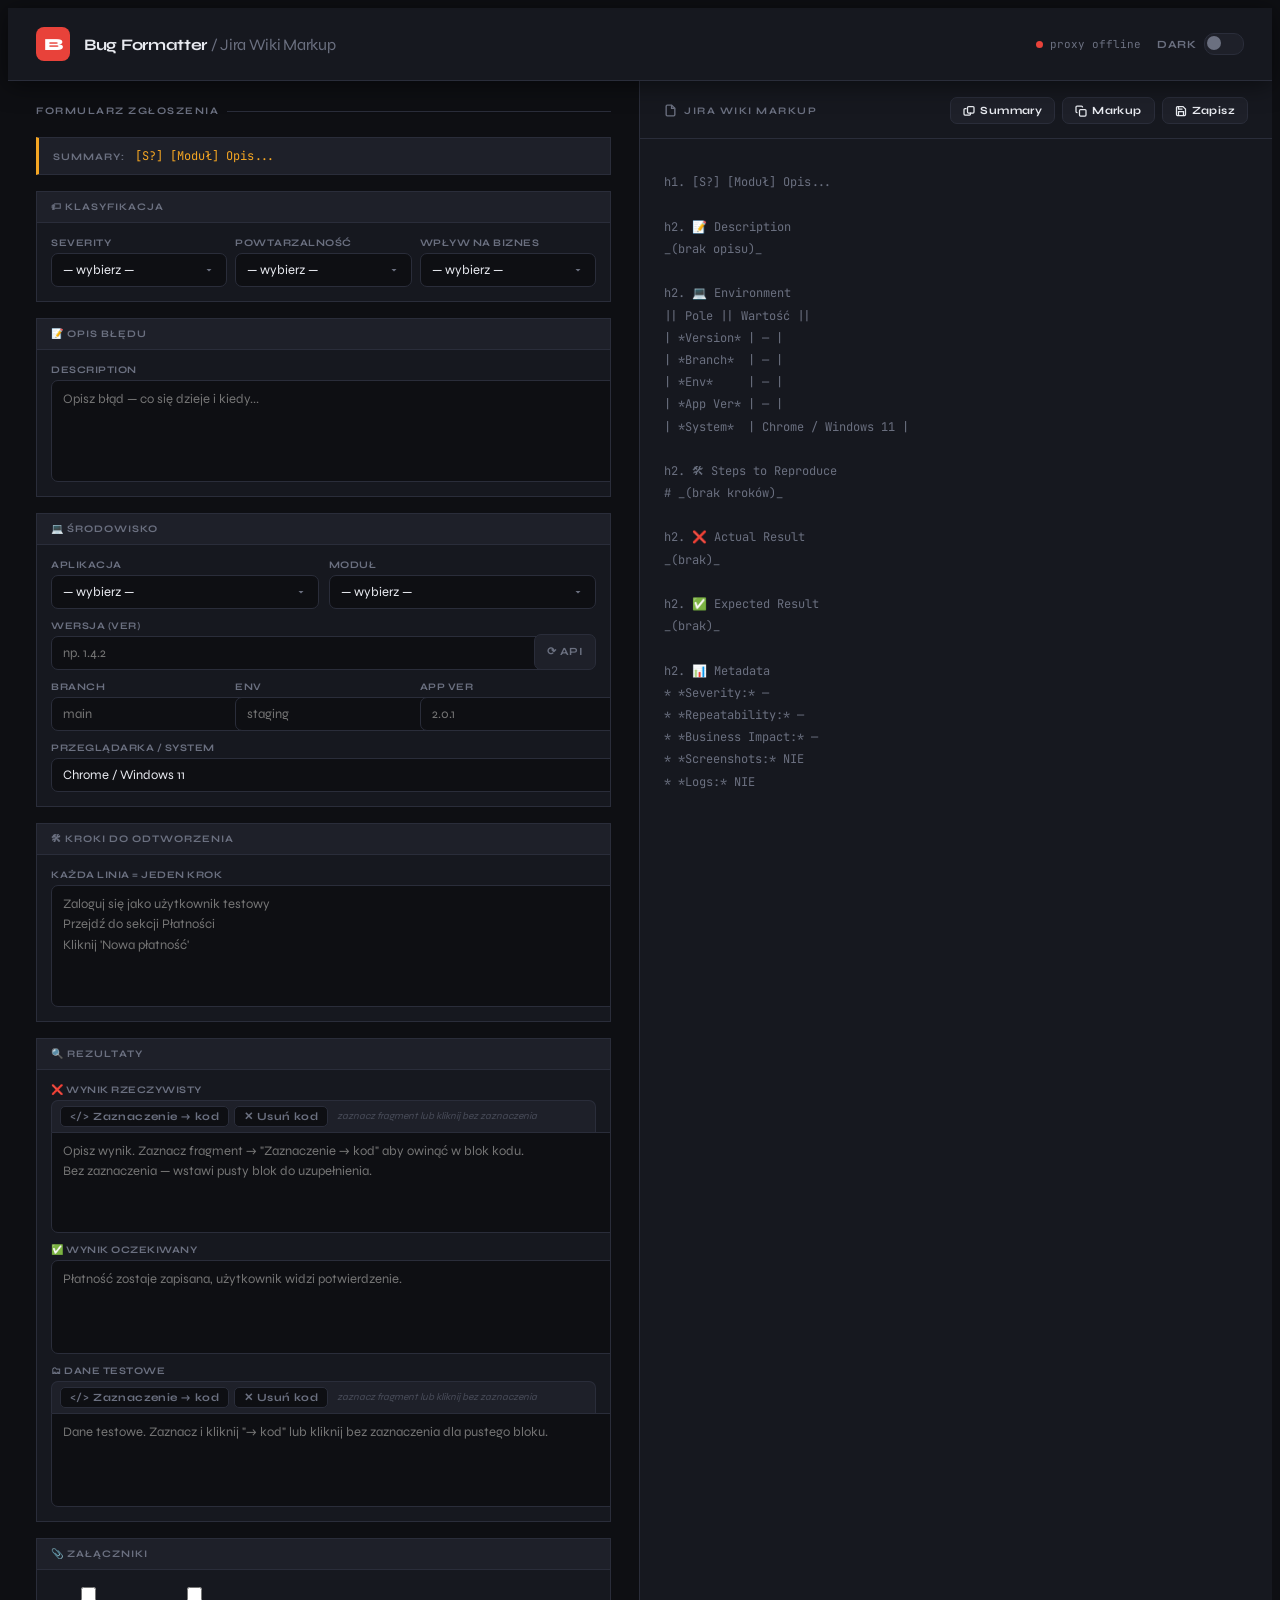
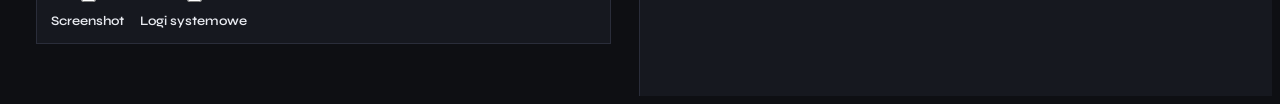
==== index.html @ 1caf302b "v2" ====
<!DOCTYPE html>
<html lang="pl" data-theme="dark">
<head>
<meta charset="UTF-8" />
<meta name="viewport" content="width=device-width, initial-scale=1.0" />
<title>Jira Bug Formatter</title>
<link rel="preconnect" href="https://fonts.googleapis.com" />
<link href="https://fonts.googleapis.com/css2?family=JetBrains+Mono:wght@400;600&family=Syne:wght@400;600;700;800&display=swap" rel="stylesheet" />
<style>
  /* ── TOKENS: dark ── */
  :root, [data-theme="dark"] {
    --bg:       #0e0f13;
    --surface:  #16181f;
    --surface2: #1e2029;
    --border:   #2a2d3a;
    --accent:   #e8423a;
    --accent2:  #f5a623;
    --text:     #e8eaf0;
    --muted:    #6b7080;
    --green:    #3ecf7a;
    --shadow:   0 4px 24px rgba(0,0,0,.5);
    --select-arrow: url("data:image/svg+xml,%3Csvg xmlns='http://www.w3.org/2000/svg' width='12' height='12' viewBox='0 0 24 24'%3E%3Cpath fill='%236b7080' d='M7 10l5 5 5-5z'/%3E%3C/svg%3E");
  }
  /* ── TOKENS: light ── */
  [data-theme="light"] {
    --bg:       #f4f5f7;
    --surface:  #ffffff;
    --surface2: #eef0f4;
    --border:   #d4d8e2;
    --accent:   #d63b33;
    --accent2:  #d4870e;
    --text:     #1a1c24;
    --muted:    #7a8099;
    --green:    #259955;
    --shadow:   0 4px 20px rgba(0,0,0,.1);
    --select-arrow: url("data:image/svg+xml,%3Csvg xmlns='http://www.w3.org/2000/svg' width='12' height='12' viewBox='0 0 24 24'%3E%3Cpath fill='%237a8099' d='M7 10l5 5 5-5z'/%3E%3C/svg%3E");
  }

  --mono: 'JetBrains Mono', monospace;
  --sans: 'Syne', sans-serif;
  --radius: 10px;

  *, *::before, *::after { box-sizing: border-box; margin: 0; padding: 0; }

  body {
    font-family: 'Syne', sans-serif;
    background: var(--bg);
    color: var(--text);
    min-height: 100vh;
    display: flex;
    flex-direction: column;
    transition: background .2s, color .2s;
  }

  /* ── HEADER ── */
  header {
    display: flex; align-items: center; gap: 14px;
    padding: 16px 28px;
    border-bottom: 1px solid var(--border);
    background: var(--surface);
    position: sticky; top: 0; z-index: 100;
    box-shadow: var(--shadow);
  }
  .logo-mark {
    width: 34px; height: 34px;
    background: var(--accent);
    border-radius: 8px;
    display: grid; place-items: center;
    font-weight: 800; font-size: 17px; color: #fff;
    flex-shrink: 0;
  }
  header h1 { font-size: 16px; font-weight: 700; letter-spacing: -.3px; }
  header h1 span { color: var(--muted); font-weight: 400; }

  .header-right { margin-left: auto; display: flex; align-items: center; gap: 16px; }

  /* theme toggle */
  .theme-toggle {
    display: flex; align-items: center; gap: 8px;
    cursor: pointer; user-select: none;
  }
  .theme-toggle-track {
    width: 38px; height: 20px;
    background: var(--surface2);
    border: 1px solid var(--border);
    border-radius: 10px;
    position: relative;
    transition: background .2s, border-color .2s;
  }
  .theme-toggle-thumb {
    position: absolute;
    top: 2px; left: 2px;
    width: 14px; height: 14px;
    border-radius: 50%;
    background: var(--muted);
    transition: transform .2s, background .2s;
  }
  [data-theme="light"] .theme-toggle-track { background: var(--accent2); border-color: var(--accent2); }
  [data-theme="light"] .theme-toggle-thumb { background: #fff; transform: translateX(18px); }
  .theme-toggle-label { font-size: 11px; font-weight: 700; letter-spacing: .5px; color: var(--muted); text-transform: uppercase; }

  /* proxy status */
  .header-status { display: flex; align-items: center; gap: 7px; font-family: 'JetBrains Mono', monospace; font-size: 11px; color: var(--muted); }
  .status-dot { width: 7px; height: 7px; border-radius: 50%; background: var(--muted); transition: background .3s; }
  .status-dot.online { background: var(--green); box-shadow: 0 0 6px var(--green); }
  .status-dot.error  { background: var(--accent); }

  /* ── LAYOUT ── */
  main {
    flex: 1;
    display: grid;
    grid-template-columns: 1fr 1fr;
    height: calc(100vh - 57px);
  }
  .panel { overflow-y: auto; padding: 24px 28px; border-right: 1px solid var(--border); }
  .panel:last-child { border-right: none; }
  .panel-title {
    font-size: 10px; font-weight: 700; letter-spacing: 1.5px; text-transform: uppercase;
    color: var(--muted); margin-bottom: 20px;
    display: flex; align-items: center; gap: 8px;
  }
  .panel-title::after { content: ''; flex: 1; height: 1px; background: var(--border); }

  /* ── SECTION ── */
  .section { margin-bottom: 16px; background: var(--surface); border: 1px solid var(--border); border-radius: var(--radius); overflow: hidden; }
  .section-header {
    padding: 9px 14px;
    background: var(--surface2); border-bottom: 1px solid var(--border);
    font-size: 10px; font-weight: 700; letter-spacing: 1px; text-transform: uppercase; color: var(--muted);
    display: flex; align-items: center; gap: 7px;
  }
  .section-body { padding: 14px; display: flex; flex-direction: column; gap: 11px; }

  /* ── SUMMARY BAR ── */
  .summary-bar {
    background: var(--surface2); border: 1px solid var(--border);
    border-left: 3px solid var(--accent2);
    border-radius: var(--radius); padding: 10px 14px;
    margin-bottom: 16px; display: flex; align-items: baseline; gap: 10px;
  }
  .summary-label { font-size: 10px; font-weight: 700; letter-spacing: 1px; text-transform: uppercase; color: var(--muted); white-space: nowrap; }
  .summary-value { font-family: 'JetBrains Mono', monospace; font-size: 12px; color: var(--accent2); word-break: break-all; }

  /* ── FORM ELEMENTS ── */
  label { display: flex; flex-direction: column; gap: 4px; font-size: 10px; font-weight: 700; letter-spacing: .5px; text-transform: uppercase; color: var(--muted); }
  input[type=text], select, textarea {
    background: var(--bg); border: 1px solid var(--border); border-radius: 7px;
    color: var(--text); font-family: 'Syne', sans-serif; font-size: 13px;
    padding: 8px 11px; width: 100%;
    transition: border-color .15s, box-shadow .15s; outline: none; resize: vertical;
  }
  input[type=text]:focus, select:focus, textarea:focus {
    border-color: var(--accent); box-shadow: 0 0 0 3px rgba(232,66,58,.12);
  }
  textarea { min-height: 76px; line-height: 1.6; font-size: 13px; }
  select { cursor: pointer; appearance: none; background-image: var(--select-arrow); background-repeat: no-repeat; background-position: right 11px center; padding-right: 30px; }
  select option { background: var(--surface2); }

  .row2 { display: grid; grid-template-columns: 1fr 1fr; gap: 10px; }
  .row3 { display: grid; grid-template-columns: 1fr 1fr 1fr; gap: 8px; }
  .api-row { display: flex; gap: 8px; align-items: flex-end; }
  .api-row label { flex: 1; }

  /* ── BUTTONS ── */
  button { font-family: 'Syne', sans-serif; font-weight: 700; font-size: 11px; letter-spacing: .4px; border: none; border-radius: 7px; cursor: pointer; padding: 8px 14px; transition: all .15s; white-space: nowrap; }
  .btn-api { background: var(--surface2); border: 1px solid var(--border); color: var(--muted); font-size: 11px; padding: 8px 12px; height: 36px; flex-shrink: 0; }
  .btn-api:hover { border-color: var(--green); color: var(--green); }
  .btn-api.loading { animation: pulse 1s infinite; }
  @keyframes pulse { 0%,100%{opacity:1}50%{opacity:.4} }

  /* ── CHECKBOXES ── */
  .checkbox-group { display: flex; gap: 16px; }
  .checkbox-item { display: flex; align-items: center; gap: 8px; cursor: pointer; font-size: 13px; font-weight: 600; color: var(--text); text-transform: none; letter-spacing: 0; }
  .checkbox-item input[type=checkbox] { width: 15px; height: 15px; accent-color: var(--accent); cursor: pointer; }

  /* ── API FEEDBACK ── */
  .api-feedback { font-family: 'JetBrains Mono', monospace; font-size: 11px; padding: 7px 11px; border-radius: 6px; display: none; }
  .api-feedback.success { display: block; background: rgba(62,207,122,.08); color: var(--green); border: 1px solid rgba(62,207,122,.25); }
  .api-feedback.error   { display: block; background: rgba(232,66,58,.08); color: var(--accent); border: 1px solid rgba(232,66,58,.25); }

  /* ── RICH FIELD (toolbar + textarea) ── */
  .rich-field-wrap { display: flex; flex-direction: column; gap: 0; }
  .rich-field-label { font-size: 10px; font-weight: 700; letter-spacing: .5px; text-transform: uppercase; color: var(--muted); margin-bottom: 4px; }
  .rich-toolbar {
    display: flex; align-items: center; gap: 5px;
    background: var(--surface2); border: 1px solid var(--border); border-bottom: none;
    border-radius: 7px 7px 0 0; padding: 5px 8px;
  }
  .rich-toolbar + textarea { border-radius: 0 0 7px 7px !important; }
  .tb-btn {
    display: flex; align-items: center; gap: 4px;
    background: var(--bg); border: 1px solid var(--border); border-radius: 5px;
    color: var(--muted); font-family: 'Syne', sans-serif; font-size: 11px; font-weight: 700;
    padding: 3px 9px; cursor: pointer; transition: all .15s; white-space: nowrap;
  }
  .tb-btn:hover { border-color: var(--accent2); color: var(--accent2); background: rgba(245,166,35,.07); }
  .tb-btn-remove:hover { border-color: var(--accent); color: var(--accent); background: rgba(232,66,58,.07); }
  .tb-icon { font-family: 'JetBrains Mono', monospace; font-size: 10px; }
  .tb-hint { font-size: 10px; color: var(--muted); opacity: .55; font-style: italic; margin-left: 4px; transition: opacity .2s, color .2s; }
  .tb-hint.has-selection { opacity: 1; color: var(--accent2); font-style: normal; }

  /* ── PREVIEW PANEL ── */
  #preview-panel { background: var(--surface); display: flex; flex-direction: column; }
  .preview-header {
    padding: 16px 24px 14px;
    border-bottom: 1px solid var(--border);
    display: flex; align-items: center; justify-content: space-between;
    position: sticky; top: 0; background: var(--surface); z-index: 10;
  }
  .preview-title { font-size: 10px; font-weight: 700; letter-spacing: 1.5px; text-transform: uppercase; color: var(--muted); display: flex; align-items: center; gap: 7px; }

  .action-btns { display: flex; gap: 7px; align-items: center; }
  .copy-btn {
    background: var(--surface2); color: var(--text);
    font-size: 11px; font-weight: 700; padding: 6px 12px;
    border-radius: 7px; border: 1px solid var(--border);
    display: flex; align-items: center; gap: 5px; transition: all .15s;
  }
  .copy-btn svg { width: 12px; height: 12px; }
  .copy-btn:hover { border-color: var(--accent); color: var(--accent); background: rgba(232,66,58,.07); transform: translateY(-1px); }
  .copy-summary-btn:hover { border-color: var(--accent2); color: var(--accent2); background: rgba(245,166,35,.07); }
  .save-btn:hover { border-color: var(--green); color: var(--green); background: rgba(62,207,122,.07); }
  .copy-btn.copied { background: var(--green); color: #0e0f13; border-color: var(--green); }
  .save-btn.saving { opacity: .5; pointer-events: none; }

  #save-info {
    padding: 8px 20px; background: rgba(62,207,122,.07);
    border-bottom: 1px solid rgba(62,207,122,.2);
    font-family: 'JetBrains Mono', monospace; font-size: 11px; color: var(--green);
    display: flex; align-items: center; gap: 8px;
  }
  #save-info .save-path { color: var(--muted); word-break: break-all; }
  #save-info .save-close { margin-left: auto; cursor: pointer; color: var(--muted); font-size: 13px; background: none; border: none; padding: 0; }
  #save-info .save-close:hover { color: var(--text); }

  #preview-output {
    flex: 1; overflow-y: auto; padding: 20px 24px;
    font-family: 'JetBrains Mono', monospace; font-size: 12px; line-height: 1.85;
    color: var(--muted); white-space: pre-wrap; word-break: break-word;
  }

  /* ── TOAST ── */
  .toast {
    position: fixed; bottom: 24px; right: 24px;
    background: var(--surface2); border: 1px solid var(--border);
    border-radius: 10px; padding: 10px 18px;
    font-size: 13px; font-weight: 600;
    display: flex; align-items: center; gap: 9px;
    box-shadow: var(--shadow);
    transform: translateY(70px); opacity: 0;
    transition: all .25s cubic-bezier(.175,.885,.32,1.275);
    z-index: 999; pointer-events: none;
  }
  .toast.show { transform: translateY(0); opacity: 1; }
  .toast.success { border-color: var(--green); }
  .toast.error   { border-color: var(--accent); }

  ::-webkit-scrollbar { width: 5px; }
  ::-webkit-scrollbar-track { background: transparent; }
  ::-webkit-scrollbar-thumb { background: var(--border); border-radius: 3px; }
</style>
</head>
<body>

<header>
  <div class="logo-mark">B</div>
  <h1>Bug Formatter <span>/ Jira Wiki Markup</span></h1>
  <div class="header-right">
    <div class="header-status">
      <div class="status-dot" id="proxy-dot"></div>
      <span id="proxy-label">proxy offline</span>
    </div>
    <div class="theme-toggle" onclick="toggleTheme()" title="Przełącz tryb jasny/ciemny">
      <span class="theme-toggle-label" id="theme-label">Dark</span>
      <div class="theme-toggle-track"><div class="theme-toggle-thumb"></div></div>
    </div>
  </div>
</header>

<main>
  <div class="panel" id="form-panel">
    <div class="panel-title">Formularz zgłoszenia</div>

    <div class="summary-bar">
      <span class="summary-label">Summary:</span>
      <span class="summary-value" id="summary-preview">[S?] [Moduł] Opis...</span>
    </div>

    <div class="section">
      <div class="section-header">🏷 Klasyfikacja</div>
      <div class="section-body">
        <div class="row3">
          <label>Severity<select id="severity" onchange="update()"><option value="">— wybierz —</option></select></label>
          <label>Powtarzalność<select id="repeatability" onchange="update()"><option value="">— wybierz —</option></select></label>
          <label>Wpływ na biznes<select id="impact" onchange="update()"><option value="">— wybierz —</option></select></label>
        </div>
      </div>
    </div>

    <div class="section">
      <div class="section-header">📝 Opis błędu</div>
      <div class="section-body">
        <label>Description<textarea id="description" rows="4" placeholder="Opisz błąd — co się dzieje i kiedy..." oninput="update()"></textarea></label>
      </div>
    </div>

    <div class="section">
      <div class="section-header">💻 Środowisko</div>
      <div class="section-body">
        <div class="row2">
          <label>Aplikacja<select id="app-select" onchange="onAppChange()"><option value="">— wybierz —</option></select></label>
          <label>Moduł<select id="module-select" onchange="update()"><option value="">— wybierz —</option></select></label>
        </div>
        <div class="api-row">
          <label>Wersja (ver)<input type="text" id="ver" placeholder="np. 1.4.2" oninput="update()" /></label>
          <button class="btn-api" id="fetch-btn" onclick="fetchVersion()">⟳ API</button>
        </div>
        <div class="row3">
          <label>Branch<input type="text" id="branch" placeholder="main" oninput="update()" /></label>
          <label>Env<input type="text" id="env" placeholder="staging" oninput="update()" /></label>
          <label>App Ver<input type="text" id="appVer" placeholder="2.0.1" oninput="update()" /></label>
        </div>
        <label>Przeglądarka / System<input type="text" id="browser-os" oninput="update()" /></label>
        <div id="api-feedback" class="api-feedback"></div>
      </div>
    </div>

    <div class="section">
      <div class="section-header">🛠 Kroki do odtworzenia</div>
      <div class="section-body">
        <label>Każda linia = jeden krok
          <textarea id="steps" rows="5" placeholder="Zaloguj się jako użytkownik testowy&#10;Przejdź do sekcji Płatności&#10;Kliknij 'Nowa płatność'" oninput="update()"></textarea>
        </label>
      </div>
    </div>

    <div class="section">
      <div class="section-header">🔍 Rezultaty</div>
      <div class="section-body">
        <div class="rich-field-wrap">
          <div class="rich-field-label">❌ Wynik rzeczywisty</div>
          <div class="rich-toolbar">
            <button class="tb-btn" onclick="wrapCode('actual','json')"><span class="tb-icon">&lt;/&gt;</span> Zaznaczenie → kod</button>
            <button class="tb-btn tb-btn-remove" onclick="unwrapCode('actual')">✕ Usuń kod</button>
            <span class="tb-hint" id="hint-actual">zaznacz fragment lub kliknij bez zaznaczenia</span>
          </div>
          <textarea id="actual" rows="4" placeholder='Opisz wynik. Zaznacz fragment → "Zaznaczenie → kod" aby owinąć w blok kodu.&#10;Bez zaznaczenia — wstawi pusty blok do uzupełnienia.' oninput="update()"></textarea>
        </div>
        <label>✅ Wynik oczekiwany<textarea id="expected" rows="3" placeholder="Płatność zostaje zapisana, użytkownik widzi potwierdzenie." oninput="update()"></textarea></label>
        <div class="rich-field-wrap">
          <div class="rich-field-label">🗂 Dane testowe</div>
          <div class="rich-toolbar">
            <button class="tb-btn" onclick="wrapCode('testdata','json')"><span class="tb-icon">&lt;/&gt;</span> Zaznaczenie → kod</button>
            <button class="tb-btn tb-btn-remove" onclick="unwrapCode('testdata')">✕ Usuń kod</button>
            <span class="tb-hint" id="hint-testdata">zaznacz fragment lub kliknij bez zaznaczenia</span>
          </div>
          <textarea id="testdata" rows="3" placeholder='Dane testowe. Zaznacz i kliknij "→ kod" lub kliknij bez zaznaczenia dla pustego bloku.' oninput="update()"></textarea>
        </div>
      </div>
    </div>

    <div class="section">
      <div class="section-header">📎 Załączniki</div>
      <div class="section-body">
        <div class="checkbox-group">
          <label class="checkbox-item"><input type="checkbox" id="has-screenshot" onchange="update()" /> Screenshot</label>
          <label class="checkbox-item"><input type="checkbox" id="has-logs" onchange="update()" /> Logi systemowe</label>
        </div>
      </div>
    </div>
    <div style="height:12px"></div>
  </div>

  <div id="preview-panel">
    <div class="preview-header">
      <div class="preview-title">
        <svg width="13" height="13" viewBox="0 0 24 24" fill="none" stroke="currentColor" stroke-width="2.5"><path d="M14 2H6a2 2 0 0 0-2 2v16a2 2 0 0 0 2 2h12a2 2 0 0 0 2-2V8z"/><polyline points="14 2 14 8 20 8"/></svg>
        Jira Wiki Markup
      </div>
      <div class="action-btns">
        <button class="copy-btn copy-summary-btn" id="copy-summary-btn" onclick="copySummary()">
          <svg viewBox="0 0 24 24" fill="none" stroke="currentColor" stroke-width="2.5"><path d="M7 7H4a2 2 0 0 0-2 2v9a2 2 0 0 0 2 2h9a2 2 0 0 0 2-2v-3"/><rect x="9" y="3" width="13" height="13" rx="2"/></svg>
          Summary
        </button>
        <button class="copy-btn" id="copy-btn" onclick="copyToClipboard()">
          <svg viewBox="0 0 24 24" fill="none" stroke="currentColor" stroke-width="2.5"><rect x="9" y="9" width="13" height="13" rx="2"/><path d="M5 15H4a2 2 0 0 1-2-2V4a2 2 0 0 1 2-2h9a2 2 0 0 1 2 2v1"/></svg>
          Markup
        </button>
        <button class="copy-btn save-btn" id="save-btn" onclick="saveToFile()">
          <svg viewBox="0 0 24 24" fill="none" stroke="currentColor" stroke-width="2.5"><path d="M19 21H5a2 2 0 0 1-2-2V5a2 2 0 0 1 2-2h11l5 5v11a2 2 0 0 1-2 2z"/><polyline points="17 21 17 13 7 13 7 21"/><polyline points="7 3 7 8 15 8"/></svg>
          Zapisz
        </button>
      </div>
    </div>
    <div id="save-info" style="display:none"></div>
    <pre id="preview-output">← Wypełnij formularz po lewej stronie</pre>
  </div>
</main>

<div class="toast" id="toast"></div>

<script>
// ═══════════════════════════════════════════════════════
//  KONFIGURACJA — edytuj tutaj
// ═══════════════════════════════════════════════════════
const PROXY_BASE = 'http://localhost:5000';
const CONFIG = {
  proxy: { host: 'localhost', port: 5000 },
  apps: [
    { id: 'app1', name: 'Portal Klienta',  modules: ['Logowanie','Dashboard','Płatności','Raporty','Ustawienia'], api_url: 'http://your-api/app1/version' },
    { id: 'app2', name: 'Panel Admina',    modules: ['Użytkownicy','Role i uprawnienia','Logi systemowe','Konfiguracja'], api_url: 'http://your-api/app2/version' },
    { id: 'app3', name: 'Aplikacja Mobilna', modules: ['Onboarding','Główny ekran','Powiadomienia','Profil'], api_url: 'http://your-api/app3/version' },
  ],
  defaults: {
    browser_os: 'Chrome / Windows 11',
    severity_options:     ['S1 - Blocker','S2 - Critical','S3 - Major','S4 - Minor','S5 - Trivial'],
    repeatability_options:['100%','Często','Sporadycznie','Raz'],
    impact_options:       ['Krytyczny','Wysoki','Średni','Niski'],
  }
};
// ═══════════════════════════════════════════════════════

// ── Theme ──────────────────────────────────────────────
function toggleTheme() {
  const html = document.documentElement;
  const next = html.getAttribute('data-theme') === 'dark' ? 'light' : 'dark';
  html.setAttribute('data-theme', next);
  document.getElementById('theme-label').textContent = next === 'dark' ? 'Dark' : 'Light';
  localStorage.setItem('jbf-theme', next);
}
(function applyStoredTheme() {
  const t = localStorage.getItem('jbf-theme');
  if (t) {
    document.documentElement.setAttribute('data-theme', t);
    document.addEventListener('DOMContentLoaded', () => {
      const lbl = document.getElementById('theme-label');
      if (lbl) lbl.textContent = t === 'dark' ? 'Dark' : 'Light';
    });
  }
})();

// ── Populate selects ───────────────────────────────────
function populateSelects() {
  const d = CONFIG.defaults;
  const fill = (id, arr) => arr.forEach(v => document.getElementById(id).appendChild(new Option(v, v)));
  fill('severity',     d.severity_options);
  fill('repeatability',d.repeatability_options);
  fill('impact',       d.impact_options);
  CONFIG.apps.forEach(a => document.getElementById('app-select').appendChild(new Option(a.name, a.id)));
  document.getElementById('browser-os').value = d.browser_os;
  update();
}

// ── App change → modules ───────────────────────────────
function onAppChange() {
  const appId = document.getElementById('app-select').value;
  const mod   = document.getElementById('module-select');
  mod.innerHTML = '<option value="">— wybierz —</option>';
  if (appId) {
    const app = CONFIG.apps.find(a => a.id === appId);
    if (app) app.modules.forEach(m => mod.appendChild(new Option(m, m)));
  }
  update();
}

// ── Proxy check ────────────────────────────────────────
async function checkProxy() {
  try {
    const r = await fetch(`${PROXY_BASE}/health`, { signal: AbortSignal.timeout(2000) });
    if (r.ok) {
      document.getElementById('proxy-dot').className = 'status-dot online';
      document.getElementById('proxy-label').textContent = `proxy :${CONFIG.proxy.port}`;
      return;
    }
  } catch {}
  document.getElementById('proxy-dot').className = 'status-dot error';
  document.getElementById('proxy-label').textContent = 'proxy offline';
}

// ── API fetch ──────────────────────────────────────────
async function fetchVersion() {
  const appId = document.getElementById('app-select').value;
  if (!appId) { showToast('Wybierz najpierw aplikację', 'error'); return; }
  const btn = document.getElementById('fetch-btn');
  const fb  = document.getElementById('api-feedback');
  btn.textContent = '⟳ ...'; btn.classList.add('loading'); fb.className = 'api-feedback';
  try {
    const r = await fetch(`${PROXY_BASE}/api/version/${appId}`, { signal: AbortSignal.timeout(6000) });
    const d = await r.json();
    if (!r.ok || d.error) throw new Error(d.error || `HTTP ${r.status}`);
    document.getElementById('ver').value    = d.ver    || '';
    document.getElementById('branch').value = d.branch || '';
    document.getElementById('env').value    = d.env    || '';
    document.getElementById('appVer').value = d.appVer || '';
    fb.textContent = `✓ Pobrano (${new Date().toLocaleTimeString('pl')})`;
    fb.className = 'api-feedback success';
    showToast('✓ Dane pobrane z API', 'success');
  } catch (e) {
    fb.textContent = `✗ ${e.message} — wypełnij ręcznie`;
    fb.className = 'api-feedback error';
    showToast('✗ ' + e.message, 'error');
  } finally {
    btn.textContent = '⟳ API'; btn.classList.remove('loading'); update();
  }
}

// ── Get values ─────────────────────────────────────────
function getValues() {
  return {
    severity:     document.getElementById('severity').value,
    repeatability:document.getElementById('repeatability').value,
    impact:       document.getElementById('impact').value,
    description:  document.getElementById('description').value.trim(),
    module:       document.getElementById('module-select').value,
    ver:          document.getElementById('ver').value.trim(),
    branch:       document.getElementById('branch').value.trim(),
    env:          document.getElementById('env').value.trim(),
    appVer:       document.getElementById('appVer').value.trim(),
    browserOs:    document.getElementById('browser-os').value.trim(),
    steps:        document.getElementById('steps').value,
    actual:       document.getElementById('actual').value.trim(),
    expected:     document.getElementById('expected').value.trim(),
    testdata:     document.getElementById('testdata').value.trim(),
    hasScreenshot:document.getElementById('has-screenshot').checked,
    hasLogs:      document.getElementById('has-logs').checked,
  };
}

// ── Update preview ─────────────────────────────────────
function update() {
  const v = getValues();
  const sevTag   = v.severity ? `[${v.severity.split(' ')[0]}]` : '[S?]';
  const modTag   = v.module   ? `[${v.module}]` : '[Moduł]';
  const descSnip = v.description ? v.description.slice(0,50) + (v.description.length>50?'…':'') : 'Opis...';
  document.getElementById('summary-preview').textContent = `${sevTag} ${modTag} ${descSnip}`;
  document.getElementById('preview-output').textContent  = buildMarkup(v);
}

// ── Build markup ───────────────────────────────────────
function buildMarkup(v) {
  const sevTag   = v.severity ? `[${v.severity.split(' ')[0]}]` : '[S?]';
  const modTag   = v.module || 'Moduł';
  const descSnip = v.description ? v.description.slice(0,50)+(v.description.length>50?'…':'') : 'Opis...';
  const L = [];
  L.push(`h1. ${sevTag} [${modTag}] ${descSnip}`, '');
  L.push('h2. 📝 Description', v.description || '_(brak opisu)_', '');
  L.push('h2. 💻 Environment', '|| Pole || Wartość ||',
    `| *Version* | ${v.ver||'—'} |`, `| *Branch*  | ${v.branch||'—'} |`,
    `| *Env*     | ${v.env||'—'} |`, `| *App Ver* | ${v.appVer||'—'} |`,
    `| *System*  | ${v.browserOs||'—'} |`, '');
  L.push('h2. 🛠 Steps to Reproduce');
  if (v.steps) v.steps.split('\n').filter(l=>l.trim()).forEach(l=>L.push(`# ${l.trim()}`));
  else L.push('# _(brak kroków)_');
  L.push('');
  L.push('h2. ❌ Actual Result', v.actual || '_(brak)_', '');
  L.push('h2. ✅ Expected Result', v.expected || '_(brak)_', '');
  if (v.testdata) L.push('h2. 🗂 Test Data', v.testdata, '');
  L.push('h2. 📊 Metadata',
    `* *Severity:* ${v.severity||'—'}`,
    `* *Repeatability:* ${v.repeatability||'—'}`,
    `* *Business Impact:* ${v.impact||'—'}`,
    `* *Screenshots:* ${v.hasScreenshot?'TAK ✓':'NIE'}`,
    `* *Logs:* ${v.hasLogs?'TAK ✓':'NIE'}`);
  return L.join('\n');
}

// ── Toolbar: wrapCode ──────────────────────────────────
function wrapCode(fieldId, lang = 'json') {
  const ta    = document.getElementById(fieldId);
  const hint  = document.getElementById(`hint-${fieldId}`);
  const start = ta.selectionStart;
  const end   = ta.selectionEnd;
  const open  = `{code:${lang}}\n`;
  const close = `\n{code}`;

  if (start === end) {
    // Brak zaznaczenia → wstaw pusty blok z kursorem w środku
    const before = ta.value.slice(0, start);
    const after  = ta.value.slice(start);
    ta.value = before + open + close + after;
    const cursorPos = start + open.length;
    ta.setSelectionRange(cursorPos, cursorPos);
    hint.textContent = '✓ Wstawiono pusty blok — wpisz kod w środku';
    hint.classList.add('has-selection');
    setTimeout(() => { hint.textContent = 'zaznacz fragment lub kliknij bez zaznaczenia'; hint.classList.remove('has-selection'); }, 2800);
  } else {
    // Jest zaznaczenie → owiń je
    const before   = ta.value.slice(0, start);
    const selected = ta.value.slice(start, end);
    const after    = ta.value.slice(end);
    ta.value = before + open + selected + close + after;
    const newPos = start + open.length + selected.length + close.length;
    ta.setSelectionRange(newPos, newPos);
  }
  ta.focus();
  update();
}

// ── Toolbar: unwrapCode ────────────────────────────────
function unwrapCode(fieldId) {
  const ta    = document.getElementById(fieldId);
  const hint  = document.getElementById(`hint-${fieldId}`);
  const start = ta.selectionStart;
  const end   = ta.selectionEnd;
  if (start === end) {
    const prev = ta.value;
    ta.value = ta.value.replace(/\{code(?::[a-z]+)?\}\n?/gi, '').replace(/\n?\{code\}/gi, '');
    if (ta.value === prev) {
      hint.textContent = '— brak bloków kodu'; hint.classList.add('has-selection');
      setTimeout(() => { hint.textContent = 'zaznacz fragment lub kliknij bez zaznaczenia'; hint.classList.remove('has-selection'); }, 2200);
      return;
    }
  } else {
    const before   = ta.value.slice(0, start);
    const selected = ta.value.slice(start, end);
    const after    = ta.value.slice(end);
    const cleaned  = selected.replace(/\{code(?::[a-z]+)?\}\n?/gi, '').replace(/\n?\{code\}/gi, '');
    ta.value = before + cleaned + after;
    ta.setSelectionRange(start, start + cleaned.length);
  }
  ta.focus(); update();
}

// ── Track selection ────────────────────────────────────
function trackSelection(id) {
  const ta   = document.getElementById(id);
  const hint = document.getElementById(`hint-${id}`);
  if (!hint) return;
  const has = ta.selectionStart !== ta.selectionEnd;
  hint.classList.toggle('has-selection', has);
  hint.textContent = has
    ? `✓ zaznaczono ${ta.selectionEnd - ta.selectionStart} znaków`
    : 'zaznacz fragment lub kliknij bez zaznaczenia';
}

// ── Copy ───────────────────────────────────────────────
async function copyToClipboard() { await _copy(document.getElementById('preview-output').textContent, 'copy-btn', '✓ Markup skopiowany'); }
async function copySummary()     { await _copy(document.getElementById('summary-preview').textContent, 'copy-summary-btn', '✓ Summary skopiowane'); }
async function _copy(text, btnId, msg) {
  const btn = document.getElementById(btnId);
  try {
    await navigator.clipboard.writeText(text);
    const orig = btn.innerHTML;
    btn.textContent = '✓'; btn.classList.add('copied');
    showToast(msg, 'success');
    setTimeout(() => { btn.innerHTML = orig; btn.classList.remove('copied'); }, 1800);
  } catch { showToast('✗ Błąd schowka', 'error'); }
}

// ── Save ───────────────────────────────────────────────
async function saveToFile() {
  if (!document.getElementById('proxy-dot').classList.contains('online')) {
    showToast('✗ Proxy offline — uruchom proxy.py', 'error'); return;
  }
  const btn  = document.getElementById('save-btn');
  const info = document.getElementById('save-info');
  btn.classList.add('saving'); btn.textContent = '…';
  try {
    const r = await fetch(`${PROXY_BASE}/save-report`, {
      method:'POST', headers:{'Content-Type':'application/json'},
      body: JSON.stringify({ summary: document.getElementById('summary-preview').textContent, markup: document.getElementById('preview-output').textContent }),
    });
    const d = await r.json();
    if (!r.ok || d.error) throw new Error(d.error || `HTTP ${r.status}`);
    info.style.display = 'flex';
    info.innerHTML = `<span>✓ Zapisano:</span><span class="save-path">${d.path}</span><button class="save-close" onclick="document.getElementById('save-info').style.display='none'">✕</button>`;
    showToast(`✓ ${d.filename}`, 'success');
  } catch(e) { showToast(`✗ ${e.message}`, 'error'); }
  finally {
    btn.innerHTML = `<svg viewBox="0 0 24 24" fill="none" stroke="currentColor" stroke-width="2.5"><path d="M19 21H5a2 2 0 0 1-2-2V5a2 2 0 0 1 2-2h11l5 5v11a2 2 0 0 1-2 2z"/><polyline points="17 21 17 13 7 13 7 21"/><polyline points="7 3 7 8 15 8"/></svg> Zapisz`;
    btn.classList.remove('saving');
  }
}

// ── Toast ──────────────────────────────────────────────
let _tt;
function showToast(msg, type='success') {
  const t = document.getElementById('toast');
  t.textContent = msg; t.className = `toast ${type} show`;
  clearTimeout(_tt); _tt = setTimeout(() => t.classList.remove('show'), 3000);
}

// ── Init ───────────────────────────────────────────────
function init() {
  populateSelects();
  checkProxy();
  ['actual','testdata'].forEach(id => {
    const ta = document.getElementById(id);
    ta.addEventListener('mouseup', () => trackSelection(id));
    ta.addEventListener('keyup',   () => trackSelection(id));
  });
}
init();
</script>
</body>
</html>
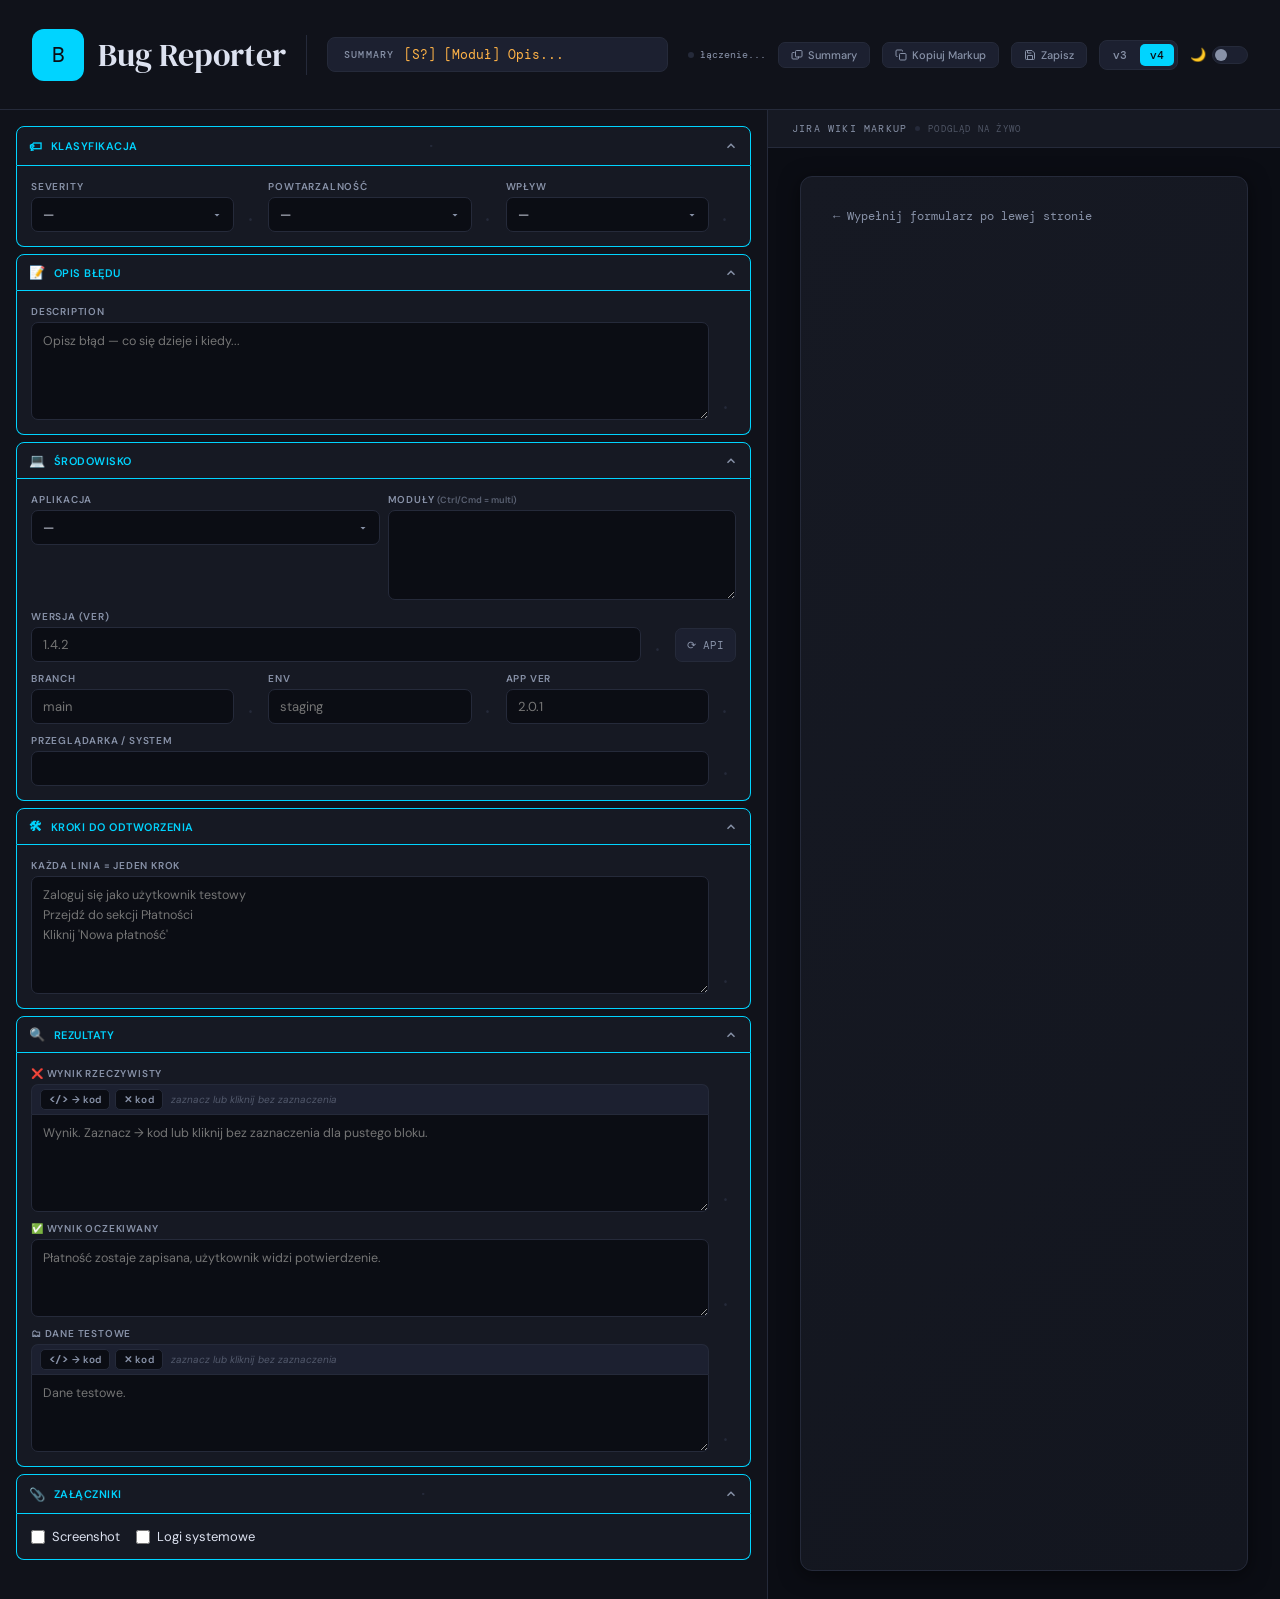
==== commit 26523937: "v5.0" ====
--- a/index.html
+++ b/index.html
@@ -1,696 +1,269 @@
 <!DOCTYPE html>
 <html lang="pl" data-theme="dark">
 <head>
-<meta charset="UTF-8" />
-<meta name="viewport" content="width=device-width, initial-scale=1.0" />
-<title>Jira Bug Formatter</title>
-<link rel="preconnect" href="https://fonts.googleapis.com" />
-<link href="https://fonts.googleapis.com/css2?family=JetBrains+Mono:wght@400;600&family=Syne:wght@400;600;700;800&display=swap" rel="stylesheet" />
-<style>
-  /* ── TOKENS: dark ── */
-  :root, [data-theme="dark"] {
-    --bg:       #0e0f13;
-    --surface:  #16181f;
-    --surface2: #1e2029;
-    --border:   #2a2d3a;
-    --accent:   #e8423a;
-    --accent2:  #f5a623;
-    --text:     #e8eaf0;
-    --muted:    #6b7080;
-    --green:    #3ecf7a;
-    --shadow:   0 4px 24px rgba(0,0,0,.5);
-    --select-arrow: url("data:image/svg+xml,%3Csvg xmlns='http://www.w3.org/2000/svg' width='12' height='12' viewBox='0 0 24 24'%3E%3Cpath fill='%236b7080' d='M7 10l5 5 5-5z'/%3E%3C/svg%3E");
-  }
-  /* ── TOKENS: light ── */
-  [data-theme="light"] {
-    --bg:       #f4f5f7;
-    --surface:  #ffffff;
-    --surface2: #eef0f4;
-    --border:   #d4d8e2;
-    --accent:   #d63b33;
-    --accent2:  #d4870e;
-    --text:     #1a1c24;
-    --muted:    #7a8099;
-    --green:    #259955;
-    --shadow:   0 4px 20px rgba(0,0,0,.1);
-    --select-arrow: url("data:image/svg+xml,%3Csvg xmlns='http://www.w3.org/2000/svg' width='12' height='12' viewBox='0 0 24 24'%3E%3Cpath fill='%237a8099' d='M7 10l5 5 5-5z'/%3E%3C/svg%3E");
-  }
-
-  --mono: 'JetBrains Mono', monospace;
-  --sans: 'Syne', sans-serif;
-  --radius: 10px;
-
-  *, *::before, *::after { box-sizing: border-box; margin: 0; padding: 0; }
-
-  body {
-    font-family: 'Syne', sans-serif;
-    background: var(--bg);
-    color: var(--text);
-    min-height: 100vh;
-    display: flex;
-    flex-direction: column;
-    transition: background .2s, color .2s;
-  }
-
-  /* ── HEADER ── */
-  header {
-    display: flex; align-items: center; gap: 14px;
-    padding: 16px 28px;
-    border-bottom: 1px solid var(--border);
-    background: var(--surface);
-    position: sticky; top: 0; z-index: 100;
-    box-shadow: var(--shadow);
-  }
-  .logo-mark {
-    width: 34px; height: 34px;
-    background: var(--accent);
-    border-radius: 8px;
-    display: grid; place-items: center;
-    font-weight: 800; font-size: 17px; color: #fff;
-    flex-shrink: 0;
-  }
-  header h1 { font-size: 16px; font-weight: 700; letter-spacing: -.3px; }
-  header h1 span { color: var(--muted); font-weight: 400; }
-
-  .header-right { margin-left: auto; display: flex; align-items: center; gap: 16px; }
-
-  /* theme toggle */
-  .theme-toggle {
-    display: flex; align-items: center; gap: 8px;
-    cursor: pointer; user-select: none;
-  }
-  .theme-toggle-track {
-    width: 38px; height: 20px;
-    background: var(--surface2);
-    border: 1px solid var(--border);
-    border-radius: 10px;
-    position: relative;
-    transition: background .2s, border-color .2s;
-  }
-  .theme-toggle-thumb {
-    position: absolute;
-    top: 2px; left: 2px;
-    width: 14px; height: 14px;
-    border-radius: 50%;
-    background: var(--muted);
-    transition: transform .2s, background .2s;
-  }
-  [data-theme="light"] .theme-toggle-track { background: var(--accent2); border-color: var(--accent2); }
-  [data-theme="light"] .theme-toggle-thumb { background: #fff; transform: translateX(18px); }
-  .theme-toggle-label { font-size: 11px; font-weight: 700; letter-spacing: .5px; color: var(--muted); text-transform: uppercase; }
-
-  /* proxy status */
-  .header-status { display: flex; align-items: center; gap: 7px; font-family: 'JetBrains Mono', monospace; font-size: 11px; color: var(--muted); }
-  .status-dot { width: 7px; height: 7px; border-radius: 50%; background: var(--muted); transition: background .3s; }
-  .status-dot.online { background: var(--green); box-shadow: 0 0 6px var(--green); }
-  .status-dot.error  { background: var(--accent); }
-
-  /* ── LAYOUT ── */
-  main {
-    flex: 1;
-    display: grid;
-    grid-template-columns: 1fr 1fr;
-    height: calc(100vh - 57px);
-  }
-  .panel { overflow-y: auto; padding: 24px 28px; border-right: 1px solid var(--border); }
-  .panel:last-child { border-right: none; }
-  .panel-title {
-    font-size: 10px; font-weight: 700; letter-spacing: 1.5px; text-transform: uppercase;
-    color: var(--muted); margin-bottom: 20px;
-    display: flex; align-items: center; gap: 8px;
-  }
-  .panel-title::after { content: ''; flex: 1; height: 1px; background: var(--border); }
-
-  /* ── SECTION ── */
-  .section { margin-bottom: 16px; background: var(--surface); border: 1px solid var(--border); border-radius: var(--radius); overflow: hidden; }
-  .section-header {
-    padding: 9px 14px;
-    background: var(--surface2); border-bottom: 1px solid var(--border);
-    font-size: 10px; font-weight: 700; letter-spacing: 1px; text-transform: uppercase; color: var(--muted);
-    display: flex; align-items: center; gap: 7px;
-  }
-  .section-body { padding: 14px; display: flex; flex-direction: column; gap: 11px; }
-
-  /* ── SUMMARY BAR ── */
-  .summary-bar {
-    background: var(--surface2); border: 1px solid var(--border);
-    border-left: 3px solid var(--accent2);
-    border-radius: var(--radius); padding: 10px 14px;
-    margin-bottom: 16px; display: flex; align-items: baseline; gap: 10px;
-  }
-  .summary-label { font-size: 10px; font-weight: 700; letter-spacing: 1px; text-transform: uppercase; color: var(--muted); white-space: nowrap; }
-  .summary-value { font-family: 'JetBrains Mono', monospace; font-size: 12px; color: var(--accent2); word-break: break-all; }
-
-  /* ── FORM ELEMENTS ── */
-  label { display: flex; flex-direction: column; gap: 4px; font-size: 10px; font-weight: 700; letter-spacing: .5px; text-transform: uppercase; color: var(--muted); }
-  input[type=text], select, textarea {
-    background: var(--bg); border: 1px solid var(--border); border-radius: 7px;
-    color: var(--text); font-family: 'Syne', sans-serif; font-size: 13px;
-    padding: 8px 11px; width: 100%;
-    transition: border-color .15s, box-shadow .15s; outline: none; resize: vertical;
-  }
-  input[type=text]:focus, select:focus, textarea:focus {
-    border-color: var(--accent); box-shadow: 0 0 0 3px rgba(232,66,58,.12);
-  }
-  textarea { min-height: 76px; line-height: 1.6; font-size: 13px; }
-  select { cursor: pointer; appearance: none; background-image: var(--select-arrow); background-repeat: no-repeat; background-position: right 11px center; padding-right: 30px; }
-  select option { background: var(--surface2); }
-
-  .row2 { display: grid; grid-template-columns: 1fr 1fr; gap: 10px; }
-  .row3 { display: grid; grid-template-columns: 1fr 1fr 1fr; gap: 8px; }
-  .api-row { display: flex; gap: 8px; align-items: flex-end; }
-  .api-row label { flex: 1; }
-
-  /* ── BUTTONS ── */
-  button { font-family: 'Syne', sans-serif; font-weight: 700; font-size: 11px; letter-spacing: .4px; border: none; border-radius: 7px; cursor: pointer; padding: 8px 14px; transition: all .15s; white-space: nowrap; }
-  .btn-api { background: var(--surface2); border: 1px solid var(--border); color: var(--muted); font-size: 11px; padding: 8px 12px; height: 36px; flex-shrink: 0; }
-  .btn-api:hover { border-color: var(--green); color: var(--green); }
-  .btn-api.loading { animation: pulse 1s infinite; }
-  @keyframes pulse { 0%,100%{opacity:1}50%{opacity:.4} }
-
-  /* ── CHECKBOXES ── */
-  .checkbox-group { display: flex; gap: 16px; }
-  .checkbox-item { display: flex; align-items: center; gap: 8px; cursor: pointer; font-size: 13px; font-weight: 600; color: var(--text); text-transform: none; letter-spacing: 0; }
-  .checkbox-item input[type=checkbox] { width: 15px; height: 15px; accent-color: var(--accent); cursor: pointer; }
-
-  /* ── API FEEDBACK ── */
-  .api-feedback { font-family: 'JetBrains Mono', monospace; font-size: 11px; padding: 7px 11px; border-radius: 6px; display: none; }
-  .api-feedback.success { display: block; background: rgba(62,207,122,.08); color: var(--green); border: 1px solid rgba(62,207,122,.25); }
-  .api-feedback.error   { display: block; background: rgba(232,66,58,.08); color: var(--accent); border: 1px solid rgba(232,66,58,.25); }
-
-  /* ── RICH FIELD (toolbar + textarea) ── */
-  .rich-field-wrap { display: flex; flex-direction: column; gap: 0; }
-  .rich-field-label { font-size: 10px; font-weight: 700; letter-spacing: .5px; text-transform: uppercase; color: var(--muted); margin-bottom: 4px; }
-  .rich-toolbar {
-    display: flex; align-items: center; gap: 5px;
-    background: var(--surface2); border: 1px solid var(--border); border-bottom: none;
-    border-radius: 7px 7px 0 0; padding: 5px 8px;
-  }
-  .rich-toolbar + textarea { border-radius: 0 0 7px 7px !important; }
-  .tb-btn {
-    display: flex; align-items: center; gap: 4px;
-    background: var(--bg); border: 1px solid var(--border); border-radius: 5px;
-    color: var(--muted); font-family: 'Syne', sans-serif; font-size: 11px; font-weight: 700;
-    padding: 3px 9px; cursor: pointer; transition: all .15s; white-space: nowrap;
-  }
-  .tb-btn:hover { border-color: var(--accent2); color: var(--accent2); background: rgba(245,166,35,.07); }
-  .tb-btn-remove:hover { border-color: var(--accent); color: var(--accent); background: rgba(232,66,58,.07); }
-  .tb-icon { font-family: 'JetBrains Mono', monospace; font-size: 10px; }
-  .tb-hint { font-size: 10px; color: var(--muted); opacity: .55; font-style: italic; margin-left: 4px; transition: opacity .2s, color .2s; }
-  .tb-hint.has-selection { opacity: 1; color: var(--accent2); font-style: normal; }
-
-  /* ── PREVIEW PANEL ── */
-  #preview-panel { background: var(--surface); display: flex; flex-direction: column; }
-  .preview-header {
-    padding: 16px 24px 14px;
-    border-bottom: 1px solid var(--border);
-    display: flex; align-items: center; justify-content: space-between;
-    position: sticky; top: 0; background: var(--surface); z-index: 10;
-  }
-  .preview-title { font-size: 10px; font-weight: 700; letter-spacing: 1.5px; text-transform: uppercase; color: var(--muted); display: flex; align-items: center; gap: 7px; }
-
-  .action-btns { display: flex; gap: 7px; align-items: center; }
-  .copy-btn {
-    background: var(--surface2); color: var(--text);
-    font-size: 11px; font-weight: 700; padding: 6px 12px;
-    border-radius: 7px; border: 1px solid var(--border);
-    display: flex; align-items: center; gap: 5px; transition: all .15s;
-  }
-  .copy-btn svg { width: 12px; height: 12px; }
-  .copy-btn:hover { border-color: var(--accent); color: var(--accent); background: rgba(232,66,58,.07); transform: translateY(-1px); }
-  .copy-summary-btn:hover { border-color: var(--accent2); color: var(--accent2); background: rgba(245,166,35,.07); }
-  .save-btn:hover { border-color: var(--green); color: var(--green); background: rgba(62,207,122,.07); }
-  .copy-btn.copied { background: var(--green); color: #0e0f13; border-color: var(--green); }
-  .save-btn.saving { opacity: .5; pointer-events: none; }
-
-  #save-info {
-    padding: 8px 20px; background: rgba(62,207,122,.07);
-    border-bottom: 1px solid rgba(62,207,122,.2);
-    font-family: 'JetBrains Mono', monospace; font-size: 11px; color: var(--green);
-    display: flex; align-items: center; gap: 8px;
-  }
-  #save-info .save-path { color: var(--muted); word-break: break-all; }
-  #save-info .save-close { margin-left: auto; cursor: pointer; color: var(--muted); font-size: 13px; background: none; border: none; padding: 0; }
-  #save-info .save-close:hover { color: var(--text); }
-
-  #preview-output {
-    flex: 1; overflow-y: auto; padding: 20px 24px;
-    font-family: 'JetBrains Mono', monospace; font-size: 12px; line-height: 1.85;
-    color: var(--muted); white-space: pre-wrap; word-break: break-word;
-  }
-
-  /* ── TOAST ── */
-  .toast {
-    position: fixed; bottom: 24px; right: 24px;
-    background: var(--surface2); border: 1px solid var(--border);
-    border-radius: 10px; padding: 10px 18px;
-    font-size: 13px; font-weight: 600;
-    display: flex; align-items: center; gap: 9px;
-    box-shadow: var(--shadow);
-    transform: translateY(70px); opacity: 0;
-    transition: all .25s cubic-bezier(.175,.885,.32,1.275);
-    z-index: 999; pointer-events: none;
-  }
-  .toast.show { transform: translateY(0); opacity: 1; }
-  .toast.success { border-color: var(--green); }
-  .toast.error   { border-color: var(--accent); }
-
-  ::-webkit-scrollbar { width: 5px; }
-  ::-webkit-scrollbar-track { background: transparent; }
-  ::-webkit-scrollbar-thumb { background: var(--border); border-radius: 3px; }
-</style>
+<meta charset="UTF-8"/>
+<meta name="viewport" content="width=device-width,initial-scale=1.0"/>
+<title>Bug Reporter — Jira</title>
+<!-- CSS ładowany dynamicznie przez app.js na podstawie config.json -->
+<link id="theme-css" rel="stylesheet" href="v4.css"/>
 </head>
 <body>
 
-<header>
-  <div class="logo-mark">B</div>
-  <h1>Bug Formatter <span>/ Jira Wiki Markup</span></h1>
-  <div class="header-right">
-    <div class="header-status">
-      <div class="status-dot" id="proxy-dot"></div>
-      <span id="proxy-label">proxy offline</span>
-    </div>
-    <div class="theme-toggle" onclick="toggleTheme()" title="Przełącz tryb jasny/ciemny">
-      <span class="theme-toggle-label" id="theme-label">Dark</span>
-      <div class="theme-toggle-track"><div class="theme-toggle-thumb"></div></div>
-    </div>
-  </div>
-</header>
-
-<main>
-  <div class="panel" id="form-panel">
-    <div class="panel-title">Formularz zgłoszenia</div>
-
-    <div class="summary-bar">
-      <span class="summary-label">Summary:</span>
-      <span class="summary-value" id="summary-preview">[S?] [Moduł] Opis...</span>
-    </div>
-
-    <div class="section">
-      <div class="section-header">🏷 Klasyfikacja</div>
-      <div class="section-body">
-        <div class="row3">
-          <label>Severity<select id="severity" onchange="update()"><option value="">— wybierz —</option></select></label>
-          <label>Powtarzalność<select id="repeatability" onchange="update()"><option value="">— wybierz —</option></select></label>
-          <label>Wpływ na biznes<select id="impact" onchange="update()"><option value="">— wybierz —</option></select></label>
-        </div>
-      </div>
-    </div>
-
-    <div class="section">
-      <div class="section-header">📝 Opis błędu</div>
-      <div class="section-body">
-        <label>Description<textarea id="description" rows="4" placeholder="Opisz błąd — co się dzieje i kiedy..." oninput="update()"></textarea></label>
-      </div>
-    </div>
-
-    <div class="section">
-      <div class="section-header">💻 Środowisko</div>
-      <div class="section-body">
-        <div class="row2">
-          <label>Aplikacja<select id="app-select" onchange="onAppChange()"><option value="">— wybierz —</option></select></label>
-          <label>Moduł<select id="module-select" onchange="update()"><option value="">— wybierz —</option></select></label>
+<!-- ══ TOPBAR ══ -->
+<div class="topbar">
+  <div class="topbar-brand">
+    <div class="brand-chip">B</div>
+    Bug Reporter
+  </div>
+  <div class="topbar-divider"></div>
+
+  <div class="summary-pill">
+    <span class="summary-pill-label">Summary</span>
+    <span class="summary-pill-value" id="summary-preview">[S?] [Moduł] Opis...</span>
+  </div>
+
+  <div class="topbar-right">
+    <!-- proxy status -->
+    <div class="proxy-badge">
+      <div class="dot" id="proxy-dot"></div>
+      <span id="proxy-label">łączenie...</span>
+    </div>
+
+    <!-- akcje -->
+    <button class="tb-action summary-act" id="copy-summary-btn" onclick="copySummary()">
+      <svg viewBox="0 0 24 24" fill="none" stroke="currentColor" stroke-width="2"><path d="M7 7H4a2 2 0 0 0-2 2v9a2 2 0 0 0 2 2h9a2 2 0 0 0 2-2v-3"/><rect x="9" y="3" width="13" height="13" rx="2"/></svg>
+      Summary
+    </button>
+    <button class="tb-action" id="copy-btn" onclick="copyToClipboard()">
+      <svg viewBox="0 0 24 24" fill="none" stroke="currentColor" stroke-width="2"><rect x="9" y="9" width="13" height="13" rx="2"/><path d="M5 15H4a2 2 0 0 1-2-2V4a2 2 0 0 1 2-2h9a2 2 0 0 1 2 2v1"/></svg>
+      Kopiuj Markup
+    </button>
+    <button class="tb-action save-act" id="save-btn" onclick="saveToFile()">
+      <svg viewBox="0 0 24 24" fill="none" stroke="currentColor" stroke-width="2"><path d="M19 21H5a2 2 0 0 1-2-2V5a2 2 0 0 1 2-2h11l5 5v11a2 2 0 0 1-2 2z"/><polyline points="17 21 17 13 7 13 7 21"/><polyline points="7 3 7 8 15 8"/></svg>
+      Zapisz
+    </button>
+
+    <!-- styl v3/v4 -->
+    <div class="style-switcher">
+      <button class="style-btn" data-style="v3" onclick="switchStyle('v3')" title="Styl industrialny">v3</button>
+      <button class="style-btn active" data-style="v4" onclick="switchStyle('v4')" title="Styl editorial">v4</button>
+    </div>
+
+    <!-- dark/light toggle -->
+    <div class="theme-sw" onclick="toggleTheme()">
+      <span class="theme-sw-icon" id="theme-icon">🌙</span>
+      <div class="theme-sw-track"><div class="theme-sw-thumb"></div></div>
+    </div>
+  </div>
+</div>
+
+<!-- ══ WORKSPACE ══ -->
+<div class="workspace">
+
+  <!-- ══ SIDEBAR ══ -->
+  <div class="sidebar">
+
+    <!-- Klasyfikacja -->
+    <div class="acc open" id="acc-class">
+      <div class="acc-head" onclick="toggleAcc('acc-class')">
+        <span class="acc-icon">🏷</span> Klasyfikacja
+        <button class="acc-force-btn" data-state="empty" data-field-id="severity" title="Dołącz sekcję mimo braku treści"
+          onclick="event.stopPropagation();toggleForce('severity',this);toggleForce('repeatability',this);toggleForce('impact',this)">·</button>
+        <svg class="acc-chevron" viewBox="0 0 24 24" fill="none" stroke="currentColor" stroke-width="2.5"><polyline points="6 9 12 15 18 9"/></svg>
+      </div>
+      <div class="acc-body">
+        <div class="g3">
+          <div class="field-row">
+            <div class="field"><div class="field-label">Severity</div><select id="severity" onchange="update()"><option value="">—</option></select></div>
+            <button class="force-btn" data-state="empty" data-field-id="severity" title="Dołącz mimo braku" onclick="toggleForce('severity',this)">·</button>
+          </div>
+          <div class="field-row">
+            <div class="field"><div class="field-label">Powtarzalność</div><select id="repeatability" onchange="update()"><option value="">—</option></select></div>
+            <button class="force-btn" data-state="empty" data-field-id="repeatability" title="Dołącz mimo braku" onclick="toggleForce('repeatability',this)">·</button>
+          </div>
+          <div class="field-row">
+            <div class="field"><div class="field-label">Wpływ</div><select id="impact" onchange="update()"><option value="">—</option></select></div>
+            <button class="force-btn" data-state="empty" data-field-id="impact" title="Dołącz mimo braku" onclick="toggleForce('impact',this)">·</button>
+          </div>
+        </div>
+      </div>
+    </div>
+
+    <!-- Opis -->
+    <div class="acc open" id="acc-desc">
+      <div class="acc-head" onclick="toggleAcc('acc-desc')">
+        <span class="acc-icon">📝</span> Opis błędu
+        <svg class="acc-chevron" viewBox="0 0 24 24" fill="none" stroke="currentColor" stroke-width="2.5"><polyline points="6 9 12 15 18 9"/></svg>
+      </div>
+      <div class="acc-body">
+        <div class="field-row">
+          <div class="field">
+            <div class="field-label">Description</div>
+            <textarea id="description" rows="4" placeholder="Opisz błąd — co się dzieje i kiedy..." oninput="update()"></textarea>
+          </div>
+          <button class="force-btn" data-state="empty" data-field-id="description" title="Dołącz mimo braku" onclick="toggleForce('description',this)">·</button>
+        </div>
+      </div>
+    </div>
+
+    <!-- Środowisko -->
+    <div class="acc open" id="acc-env">
+      <div class="acc-head" onclick="toggleAcc('acc-env')">
+        <span class="acc-icon">💻</span> Środowisko
+        <svg class="acc-chevron" viewBox="0 0 24 24" fill="none" stroke="currentColor" stroke-width="2.5"><polyline points="6 9 12 15 18 9"/></svg>
+      </div>
+      <div class="acc-body">
+        <div class="g2">
+          <div class="field"><div class="field-label">Aplikacja</div><select id="app-select" onchange="onAppChange()"><option value="">—</option></select></div>
+          <div class="field">
+            <div class="field-label">Moduły <span style="font-size:9px;opacity:.6;text-transform:none;letter-spacing:0">(Ctrl/Cmd = multi)</span></div>
+            <select id="module-select" multiple onchange="update()" style="min-height:72px"></select>
+          </div>
         </div>
         <div class="api-row">
-          <label>Wersja (ver)<input type="text" id="ver" placeholder="np. 1.4.2" oninput="update()" /></label>
+          <div class="field-row" style="flex:1">
+            <div class="field"><div class="field-label">Wersja (ver)</div><input type="text" id="ver" placeholder="1.4.2" oninput="update()"/></div>
+            <button class="force-btn" data-state="empty" data-field-id="ver" title="Dołącz mimo braku" onclick="toggleForce('ver',this)">·</button>
+          </div>
           <button class="btn-api" id="fetch-btn" onclick="fetchVersion()">⟳ API</button>
         </div>
-        <div class="row3">
-          <label>Branch<input type="text" id="branch" placeholder="main" oninput="update()" /></label>
-          <label>Env<input type="text" id="env" placeholder="staging" oninput="update()" /></label>
-          <label>App Ver<input type="text" id="appVer" placeholder="2.0.1" oninput="update()" /></label>
-        </div>
-        <label>Przeglądarka / System<input type="text" id="browser-os" oninput="update()" /></label>
-        <div id="api-feedback" class="api-feedback"></div>
-      </div>
-    </div>
-
-    <div class="section">
-      <div class="section-header">🛠 Kroki do odtworzenia</div>
-      <div class="section-body">
-        <label>Każda linia = jeden krok
-          <textarea id="steps" rows="5" placeholder="Zaloguj się jako użytkownik testowy&#10;Przejdź do sekcji Płatności&#10;Kliknij 'Nowa płatność'" oninput="update()"></textarea>
-        </label>
-      </div>
-    </div>
-
-    <div class="section">
-      <div class="section-header">🔍 Rezultaty</div>
-      <div class="section-body">
-        <div class="rich-field-wrap">
-          <div class="rich-field-label">❌ Wynik rzeczywisty</div>
-          <div class="rich-toolbar">
-            <button class="tb-btn" onclick="wrapCode('actual','json')"><span class="tb-icon">&lt;/&gt;</span> Zaznaczenie → kod</button>
-            <button class="tb-btn tb-btn-remove" onclick="unwrapCode('actual')">✕ Usuń kod</button>
-            <span class="tb-hint" id="hint-actual">zaznacz fragment lub kliknij bez zaznaczenia</span>
-          </div>
-          <textarea id="actual" rows="4" placeholder='Opisz wynik. Zaznacz fragment → "Zaznaczenie → kod" aby owinąć w blok kodu.&#10;Bez zaznaczenia — wstawi pusty blok do uzupełnienia.' oninput="update()"></textarea>
-        </div>
-        <label>✅ Wynik oczekiwany<textarea id="expected" rows="3" placeholder="Płatność zostaje zapisana, użytkownik widzi potwierdzenie." oninput="update()"></textarea></label>
-        <div class="rich-field-wrap">
-          <div class="rich-field-label">🗂 Dane testowe</div>
-          <div class="rich-toolbar">
-            <button class="tb-btn" onclick="wrapCode('testdata','json')"><span class="tb-icon">&lt;/&gt;</span> Zaznaczenie → kod</button>
-            <button class="tb-btn tb-btn-remove" onclick="unwrapCode('testdata')">✕ Usuń kod</button>
-            <span class="tb-hint" id="hint-testdata">zaznacz fragment lub kliknij bez zaznaczenia</span>
-          </div>
-          <textarea id="testdata" rows="3" placeholder='Dane testowe. Zaznacz i kliknij "→ kod" lub kliknij bez zaznaczenia dla pustego bloku.' oninput="update()"></textarea>
-        </div>
-      </div>
-    </div>
-
-    <div class="section">
-      <div class="section-header">📎 Załączniki</div>
-      <div class="section-body">
-        <div class="checkbox-group">
-          <label class="checkbox-item"><input type="checkbox" id="has-screenshot" onchange="update()" /> Screenshot</label>
-          <label class="checkbox-item"><input type="checkbox" id="has-logs" onchange="update()" /> Logi systemowe</label>
-        </div>
-      </div>
-    </div>
-    <div style="height:12px"></div>
-  </div>
-
-  <div id="preview-panel">
-    <div class="preview-header">
-      <div class="preview-title">
-        <svg width="13" height="13" viewBox="0 0 24 24" fill="none" stroke="currentColor" stroke-width="2.5"><path d="M14 2H6a2 2 0 0 0-2 2v16a2 2 0 0 0 2 2h12a2 2 0 0 0 2-2V8z"/><polyline points="14 2 14 8 20 8"/></svg>
-        Jira Wiki Markup
-      </div>
-      <div class="action-btns">
-        <button class="copy-btn copy-summary-btn" id="copy-summary-btn" onclick="copySummary()">
-          <svg viewBox="0 0 24 24" fill="none" stroke="currentColor" stroke-width="2.5"><path d="M7 7H4a2 2 0 0 0-2 2v9a2 2 0 0 0 2 2h9a2 2 0 0 0 2-2v-3"/><rect x="9" y="3" width="13" height="13" rx="2"/></svg>
-          Summary
-        </button>
-        <button class="copy-btn" id="copy-btn" onclick="copyToClipboard()">
-          <svg viewBox="0 0 24 24" fill="none" stroke="currentColor" stroke-width="2.5"><rect x="9" y="9" width="13" height="13" rx="2"/><path d="M5 15H4a2 2 0 0 1-2-2V4a2 2 0 0 1 2-2h9a2 2 0 0 1 2 2v1"/></svg>
-          Markup
-        </button>
-        <button class="copy-btn save-btn" id="save-btn" onclick="saveToFile()">
-          <svg viewBox="0 0 24 24" fill="none" stroke="currentColor" stroke-width="2.5"><path d="M19 21H5a2 2 0 0 1-2-2V5a2 2 0 0 1 2-2h11l5 5v11a2 2 0 0 1-2 2z"/><polyline points="17 21 17 13 7 13 7 21"/><polyline points="7 3 7 8 15 8"/></svg>
-          Zapisz
-        </button>
-      </div>
+        <div class="g3">
+          <div class="field-row">
+            <div class="field"><div class="field-label">Branch</div><input type="text" id="branch" placeholder="main" oninput="update()"/></div>
+            <button class="force-btn" data-state="empty" data-field-id="branch" title="Dołącz mimo braku" onclick="toggleForce('branch',this)">·</button>
+          </div>
+          <div class="field-row">
+            <div class="field"><div class="field-label">Env</div><input type="text" id="env" placeholder="staging" oninput="update()"/></div>
+            <button class="force-btn" data-state="empty" data-field-id="env" title="Dołącz mimo braku" onclick="toggleForce('env',this)">·</button>
+          </div>
+          <div class="field-row">
+            <div class="field"><div class="field-label">App Ver</div><input type="text" id="appVer" placeholder="2.0.1" oninput="update()"/></div>
+            <button class="force-btn" data-state="empty" data-field-id="appVer" title="Dołącz mimo braku" onclick="toggleForce('appVer',this)">·</button>
+          </div>
+        </div>
+        <div class="field-row">
+          <div class="field"><div class="field-label">Przeglądarka / System</div><input type="text" id="browser-os" oninput="update()"/></div>
+          <button class="force-btn" data-state="empty" data-field-id="browser-os" title="Dołącz mimo braku" onclick="toggleForce('browser-os',this)">·</button>
+        </div>
+        <div id="api-feedback" class="api-fb"></div>
+      </div>
+    </div>
+
+    <!-- Kroki -->
+    <div class="acc open" id="acc-steps">
+      <div class="acc-head" onclick="toggleAcc('acc-steps')">
+        <span class="acc-icon">🛠</span> Kroki do odtworzenia
+        <svg class="acc-chevron" viewBox="0 0 24 24" fill="none" stroke="currentColor" stroke-width="2.5"><polyline points="6 9 12 15 18 9"/></svg>
+      </div>
+      <div class="acc-body">
+        <div class="field-row">
+          <div class="field">
+            <div class="field-label">Każda linia = jeden krok</div>
+            <textarea id="steps" rows="5" placeholder="Zaloguj się jako użytkownik testowy&#10;Przejdź do sekcji Płatności&#10;Kliknij 'Nowa płatność'" oninput="update()"></textarea>
+          </div>
+          <button class="force-btn" data-state="empty" data-field-id="steps" title="Dołącz mimo braku" onclick="toggleForce('steps',this)">·</button>
+        </div>
+      </div>
+    </div>
+
+    <!-- Rezultaty -->
+    <div class="acc open" id="acc-res">
+      <div class="acc-head" onclick="toggleAcc('acc-res')">
+        <span class="acc-icon">🔍</span> Rezultaty
+        <svg class="acc-chevron" viewBox="0 0 24 24" fill="none" stroke="currentColor" stroke-width="2.5"><polyline points="6 9 12 15 18 9"/></svg>
+      </div>
+      <div class="acc-body">
+        <div class="field-row">
+          <div class="rich-wrap">
+            <div class="rich-lbl">❌ Wynik rzeczywisty</div>
+            <div class="rich-bar">
+              <button class="rtb" onclick="wrapCode('actual','json')"><span class="rtb-mono">&lt;/&gt;</span> → kod</button>
+              <button class="rtb rtb-rm" onclick="unwrapCode('actual')">✕ kod</button>
+              <span class="rtb-hint" id="hint-actual">zaznacz lub kliknij bez zaznaczenia</span>
+            </div>
+            <textarea id="actual" rows="4" placeholder="Wynik. Zaznacz → kod lub kliknij bez zaznaczenia dla pustego bloku." oninput="update()"></textarea>
+          </div>
+          <button class="force-btn" data-state="empty" data-field-id="actual" title="Dołącz mimo braku" onclick="toggleForce('actual',this)">·</button>
+        </div>
+        <div class="field-row">
+          <div class="field">
+            <div class="field-label">✅ Wynik oczekiwany</div>
+            <textarea id="expected" rows="3" placeholder="Płatność zostaje zapisana, użytkownik widzi potwierdzenie." oninput="update()"></textarea>
+          </div>
+          <button class="force-btn" data-state="empty" data-field-id="expected" title="Dołącz mimo braku" onclick="toggleForce('expected',this)">·</button>
+        </div>
+        <div class="field-row">
+          <div class="rich-wrap">
+            <div class="rich-lbl">🗂 Dane testowe</div>
+            <div class="rich-bar">
+              <button class="rtb" onclick="wrapCode('testdata','json')"><span class="rtb-mono">&lt;/&gt;</span> → kod</button>
+              <button class="rtb rtb-rm" onclick="unwrapCode('testdata')">✕ kod</button>
+              <span class="rtb-hint" id="hint-testdata">zaznacz lub kliknij bez zaznaczenia</span>
+            </div>
+            <textarea id="testdata" rows="3" placeholder="Dane testowe." oninput="update()"></textarea>
+          </div>
+          <button class="force-btn" data-state="empty" data-field-id="testdata" title="Dołącz mimo braku" onclick="toggleForce('testdata',this)">·</button>
+        </div>
+      </div>
+    </div>
+
+    <!-- Załączniki -->
+    <div class="acc open" id="acc-att">
+      <div class="acc-head" onclick="toggleAcc('acc-att')">
+        <span class="acc-icon">📎</span> Załączniki
+        <button class="acc-force-btn" data-state="empty" data-field-id="attachments" title="Dołącz sekcję mimo braku zaznaczenia"
+          onclick="event.stopPropagation();toggleForce('attachments',this)">·</button>
+        <svg class="acc-chevron" viewBox="0 0 24 24" fill="none" stroke="currentColor" stroke-width="2.5"><polyline points="6 9 12 15 18 9"/></svg>
+      </div>
+      <div class="acc-body">
+        <div class="checks">
+          <label class="check-item"><input type="checkbox" id="has-screenshot" onchange="update()"/> Screenshot</label>
+          <label class="check-item"><input type="checkbox" id="has-logs" onchange="update()"/> Logi systemowe</label>
+        </div>
+      </div>
+    </div>
+
+  </div><!-- /sidebar -->
+
+  <!-- ══ PREVIEW ══ -->
+  <div class="preview-pane">
+    <div class="preview-toolbar">
+      <div class="preview-label">Jira Wiki Markup</div>
+      <div class="preview-dot"></div>
+      <div class="preview-label" style="font-size:9px;opacity:.5">podgląd na żywo</div>
     </div>
     <div id="save-info" style="display:none"></div>
-    <pre id="preview-output">← Wypełnij formularz po lewej stronie</pre>
-  </div>
-</main>
+    <div class="preview-scroll">
+      <div class="preview-paper">
+        <pre id="preview-output">← Wypełnij formularz po lewej stronie</pre>
+      </div>
+    </div>
+  </div>
+
+</div><!-- /workspace -->
 
 <div class="toast" id="toast"></div>
 
-<script>
-// ═══════════════════════════════════════════════════════
-//  KONFIGURACJA — edytuj tutaj
-// ═══════════════════════════════════════════════════════
-const PROXY_BASE = 'http://localhost:5000';
-const CONFIG = {
-  proxy: { host: 'localhost', port: 5000 },
-  apps: [
-    { id: 'app1', name: 'Portal Klienta',  modules: ['Logowanie','Dashboard','Płatności','Raporty','Ustawienia'], api_url: 'http://your-api/app1/version' },
-    { id: 'app2', name: 'Panel Admina',    modules: ['Użytkownicy','Role i uprawnienia','Logi systemowe','Konfiguracja'], api_url: 'http://your-api/app2/version' },
-    { id: 'app3', name: 'Aplikacja Mobilna', modules: ['Onboarding','Główny ekran','Powiadomienia','Profil'], api_url: 'http://your-api/app3/version' },
-  ],
-  defaults: {
-    browser_os: 'Chrome / Windows 11',
-    severity_options:     ['S1 - Blocker','S2 - Critical','S3 - Major','S4 - Minor','S5 - Trivial'],
-    repeatability_options:['100%','Często','Sporadycznie','Raz'],
-    impact_options:       ['Krytyczny','Wysoki','Średni','Niski'],
-  }
-};
-// ═══════════════════════════════════════════════════════
-
-// ── Theme ──────────────────────────────────────────────
-function toggleTheme() {
-  const html = document.documentElement;
-  const next = html.getAttribute('data-theme') === 'dark' ? 'light' : 'dark';
-  html.setAttribute('data-theme', next);
-  document.getElementById('theme-label').textContent = next === 'dark' ? 'Dark' : 'Light';
-  localStorage.setItem('jbf-theme', next);
+<!-- style-switcher i theme-sw styles — inline bo niezależne od v3/v4 -->
+<style>
+.style-switcher {
+  display: flex; gap: 3px;
+  background: var(--card2); border: 1px solid var(--border);
+  border-radius: 8px; padding: 3px;
 }
-(function applyStoredTheme() {
-  const t = localStorage.getItem('jbf-theme');
-  if (t) {
-    document.documentElement.setAttribute('data-theme', t);
-    document.addEventListener('DOMContentLoaded', () => {
-      const lbl = document.getElementById('theme-label');
-      if (lbl) lbl.textContent = t === 'dark' ? 'Dark' : 'Light';
-    });
-  }
-})();
-
-// ── Populate selects ───────────────────────────────────
-function populateSelects() {
-  const d = CONFIG.defaults;
-  const fill = (id, arr) => arr.forEach(v => document.getElementById(id).appendChild(new Option(v, v)));
-  fill('severity',     d.severity_options);
-  fill('repeatability',d.repeatability_options);
-  fill('impact',       d.impact_options);
-  CONFIG.apps.forEach(a => document.getElementById('app-select').appendChild(new Option(a.name, a.id)));
-  document.getElementById('browser-os').value = d.browser_os;
-  update();
+.style-btn {
+  background: none; border: none; border-radius: 5px;
+  font-family: 'DM Mono', monospace; font-size: 11px; font-weight: 500;
+  color: var(--text2); cursor: pointer; padding: 4px 10px;
+  transition: all .15s;
 }
-
-// ── App change → modules ───────────────────────────────
-function onAppChange() {
-  const appId = document.getElementById('app-select').value;
-  const mod   = document.getElementById('module-select');
-  mod.innerHTML = '<option value="">— wybierz —</option>';
-  if (appId) {
-    const app = CONFIG.apps.find(a => a.id === appId);
-    if (app) app.modules.forEach(m => mod.appendChild(new Option(m, m)));
-  }
-  update();
+.style-btn:hover { color: var(--text); background: var(--border); }
+.style-btn.active {
+  background: var(--accent); color: var(--bg);
 }
-
-// ── Proxy check ────────────────────────────────────────
-async function checkProxy() {
-  try {
-    const r = await fetch(`${PROXY_BASE}/health`, { signal: AbortSignal.timeout(2000) });
-    if (r.ok) {
-      document.getElementById('proxy-dot').className = 'status-dot online';
-      document.getElementById('proxy-label').textContent = `proxy :${CONFIG.proxy.port}`;
-      return;
-    }
-  } catch {}
-  document.getElementById('proxy-dot').className = 'status-dot error';
-  document.getElementById('proxy-label').textContent = 'proxy offline';
-}
-
-// ── API fetch ──────────────────────────────────────────
-async function fetchVersion() {
-  const appId = document.getElementById('app-select').value;
-  if (!appId) { showToast('Wybierz najpierw aplikację', 'error'); return; }
-  const btn = document.getElementById('fetch-btn');
-  const fb  = document.getElementById('api-feedback');
-  btn.textContent = '⟳ ...'; btn.classList.add('loading'); fb.className = 'api-feedback';
-  try {
-    const r = await fetch(`${PROXY_BASE}/api/version/${appId}`, { signal: AbortSignal.timeout(6000) });
-    const d = await r.json();
-    if (!r.ok || d.error) throw new Error(d.error || `HTTP ${r.status}`);
-    document.getElementById('ver').value    = d.ver    || '';
-    document.getElementById('branch').value = d.branch || '';
-    document.getElementById('env').value    = d.env    || '';
-    document.getElementById('appVer').value = d.appVer || '';
-    fb.textContent = `✓ Pobrano (${new Date().toLocaleTimeString('pl')})`;
-    fb.className = 'api-feedback success';
-    showToast('✓ Dane pobrane z API', 'success');
-  } catch (e) {
-    fb.textContent = `✗ ${e.message} — wypełnij ręcznie`;
-    fb.className = 'api-feedback error';
-    showToast('✗ ' + e.message, 'error');
-  } finally {
-    btn.textContent = '⟳ API'; btn.classList.remove('loading'); update();
-  }
-}
-
-// ── Get values ─────────────────────────────────────────
-function getValues() {
-  return {
-    severity:     document.getElementById('severity').value,
-    repeatability:document.getElementById('repeatability').value,
-    impact:       document.getElementById('impact').value,
-    description:  document.getElementById('description').value.trim(),
-    module:       document.getElementById('module-select').value,
-    ver:          document.getElementById('ver').value.trim(),
-    branch:       document.getElementById('branch').value.trim(),
-    env:          document.getElementById('env').value.trim(),
-    appVer:       document.getElementById('appVer').value.trim(),
-    browserOs:    document.getElementById('browser-os').value.trim(),
-    steps:        document.getElementById('steps').value,
-    actual:       document.getElementById('actual').value.trim(),
-    expected:     document.getElementById('expected').value.trim(),
-    testdata:     document.getElementById('testdata').value.trim(),
-    hasScreenshot:document.getElementById('has-screenshot').checked,
-    hasLogs:      document.getElementById('has-logs').checked,
-  };
-}
-
-// ── Update preview ─────────────────────────────────────
-function update() {
-  const v = getValues();
-  const sevTag   = v.severity ? `[${v.severity.split(' ')[0]}]` : '[S?]';
-  const modTag   = v.module   ? `[${v.module}]` : '[Moduł]';
-  const descSnip = v.description ? v.description.slice(0,50) + (v.description.length>50?'…':'') : 'Opis...';
-  document.getElementById('summary-preview').textContent = `${sevTag} ${modTag} ${descSnip}`;
-  document.getElementById('preview-output').textContent  = buildMarkup(v);
-}
-
-// ── Build markup ───────────────────────────────────────
-function buildMarkup(v) {
-  const sevTag   = v.severity ? `[${v.severity.split(' ')[0]}]` : '[S?]';
-  const modTag   = v.module || 'Moduł';
-  const descSnip = v.description ? v.description.slice(0,50)+(v.description.length>50?'…':'') : 'Opis...';
-  const L = [];
-  L.push(`h1. ${sevTag} [${modTag}] ${descSnip}`, '');
-  L.push('h2. 📝 Description', v.description || '_(brak opisu)_', '');
-  L.push('h2. 💻 Environment', '|| Pole || Wartość ||',
-    `| *Version* | ${v.ver||'—'} |`, `| *Branch*  | ${v.branch||'—'} |`,
-    `| *Env*     | ${v.env||'—'} |`, `| *App Ver* | ${v.appVer||'—'} |`,
-    `| *System*  | ${v.browserOs||'—'} |`, '');
-  L.push('h2. 🛠 Steps to Reproduce');
-  if (v.steps) v.steps.split('\n').filter(l=>l.trim()).forEach(l=>L.push(`# ${l.trim()}`));
-  else L.push('# _(brak kroków)_');
-  L.push('');
-  L.push('h2. ❌ Actual Result', v.actual || '_(brak)_', '');
-  L.push('h2. ✅ Expected Result', v.expected || '_(brak)_', '');
-  if (v.testdata) L.push('h2. 🗂 Test Data', v.testdata, '');
-  L.push('h2. 📊 Metadata',
-    `* *Severity:* ${v.severity||'—'}`,
-    `* *Repeatability:* ${v.repeatability||'—'}`,
-    `* *Business Impact:* ${v.impact||'—'}`,
-    `* *Screenshots:* ${v.hasScreenshot?'TAK ✓':'NIE'}`,
-    `* *Logs:* ${v.hasLogs?'TAK ✓':'NIE'}`);
-  return L.join('\n');
-}
-
-// ── Toolbar: wrapCode ──────────────────────────────────
-function wrapCode(fieldId, lang = 'json') {
-  const ta    = document.getElementById(fieldId);
-  const hint  = document.getElementById(`hint-${fieldId}`);
-  const start = ta.selectionStart;
-  const end   = ta.selectionEnd;
-  const open  = `{code:${lang}}\n`;
-  const close = `\n{code}`;
-
-  if (start === end) {
-    // Brak zaznaczenia → wstaw pusty blok z kursorem w środku
-    const before = ta.value.slice(0, start);
-    const after  = ta.value.slice(start);
-    ta.value = before + open + close + after;
-    const cursorPos = start + open.length;
-    ta.setSelectionRange(cursorPos, cursorPos);
-    hint.textContent = '✓ Wstawiono pusty blok — wpisz kod w środku';
-    hint.classList.add('has-selection');
-    setTimeout(() => { hint.textContent = 'zaznacz fragment lub kliknij bez zaznaczenia'; hint.classList.remove('has-selection'); }, 2800);
-  } else {
-    // Jest zaznaczenie → owiń je
-    const before   = ta.value.slice(0, start);
-    const selected = ta.value.slice(start, end);
-    const after    = ta.value.slice(end);
-    ta.value = before + open + selected + close + after;
-    const newPos = start + open.length + selected.length + close.length;
-    ta.setSelectionRange(newPos, newPos);
-  }
-  ta.focus();
-  update();
-}
-
-// ── Toolbar: unwrapCode ────────────────────────────────
-function unwrapCode(fieldId) {
-  const ta    = document.getElementById(fieldId);
-  const hint  = document.getElementById(`hint-${fieldId}`);
-  const start = ta.selectionStart;
-  const end   = ta.selectionEnd;
-  if (start === end) {
-    const prev = ta.value;
-    ta.value = ta.value.replace(/\{code(?::[a-z]+)?\}\n?/gi, '').replace(/\n?\{code\}/gi, '');
-    if (ta.value === prev) {
-      hint.textContent = '— brak bloków kodu'; hint.classList.add('has-selection');
-      setTimeout(() => { hint.textContent = 'zaznacz fragment lub kliknij bez zaznaczenia'; hint.classList.remove('has-selection'); }, 2200);
-      return;
-    }
-  } else {
-    const before   = ta.value.slice(0, start);
-    const selected = ta.value.slice(start, end);
-    const after    = ta.value.slice(end);
-    const cleaned  = selected.replace(/\{code(?::[a-z]+)?\}\n?/gi, '').replace(/\n?\{code\}/gi, '');
-    ta.value = before + cleaned + after;
-    ta.setSelectionRange(start, start + cleaned.length);
-  }
-  ta.focus(); update();
-}
-
-// ── Track selection ────────────────────────────────────
-function trackSelection(id) {
-  const ta   = document.getElementById(id);
-  const hint = document.getElementById(`hint-${id}`);
-  if (!hint) return;
-  const has = ta.selectionStart !== ta.selectionEnd;
-  hint.classList.toggle('has-selection', has);
-  hint.textContent = has
-    ? `✓ zaznaczono ${ta.selectionEnd - ta.selectionStart} znaków`
-    : 'zaznacz fragment lub kliknij bez zaznaczenia';
-}
-
-// ── Copy ───────────────────────────────────────────────
-async function copyToClipboard() { await _copy(document.getElementById('preview-output').textContent, 'copy-btn', '✓ Markup skopiowany'); }
-async function copySummary()     { await _copy(document.getElementById('summary-preview').textContent, 'copy-summary-btn', '✓ Summary skopiowane'); }
-async function _copy(text, btnId, msg) {
-  const btn = document.getElementById(btnId);
-  try {
-    await navigator.clipboard.writeText(text);
-    const orig = btn.innerHTML;
-    btn.textContent = '✓'; btn.classList.add('copied');
-    showToast(msg, 'success');
-    setTimeout(() => { btn.innerHTML = orig; btn.classList.remove('copied'); }, 1800);
-  } catch { showToast('✗ Błąd schowka', 'error'); }
-}
-
-// ── Save ───────────────────────────────────────────────
-async function saveToFile() {
-  if (!document.getElementById('proxy-dot').classList.contains('online')) {
-    showToast('✗ Proxy offline — uruchom proxy.py', 'error'); return;
-  }
-  const btn  = document.getElementById('save-btn');
-  const info = document.getElementById('save-info');
-  btn.classList.add('saving'); btn.textContent = '…';
-  try {
-    const r = await fetch(`${PROXY_BASE}/save-report`, {
-      method:'POST', headers:{'Content-Type':'application/json'},
-      body: JSON.stringify({ summary: document.getElementById('summary-preview').textContent, markup: document.getElementById('preview-output').textContent }),
-    });
-    const d = await r.json();
-    if (!r.ok || d.error) throw new Error(d.error || `HTTP ${r.status}`);
-    info.style.display = 'flex';
-    info.innerHTML = `<span>✓ Zapisano:</span><span class="save-path">${d.path}</span><button class="save-close" onclick="document.getElementById('save-info').style.display='none'">✕</button>`;
-    showToast(`✓ ${d.filename}`, 'success');
-  } catch(e) { showToast(`✗ ${e.message}`, 'error'); }
-  finally {
-    btn.innerHTML = `<svg viewBox="0 0 24 24" fill="none" stroke="currentColor" stroke-width="2.5"><path d="M19 21H5a2 2 0 0 1-2-2V5a2 2 0 0 1 2-2h11l5 5v11a2 2 0 0 1-2 2z"/><polyline points="17 21 17 13 7 13 7 21"/><polyline points="7 3 7 8 15 8"/></svg> Zapisz`;
-    btn.classList.remove('saving');
-  }
-}
-
-// ── Toast ──────────────────────────────────────────────
-let _tt;
-function showToast(msg, type='success') {
-  const t = document.getElementById('toast');
-  t.textContent = msg; t.className = `toast ${type} show`;
-  clearTimeout(_tt); _tt = setTimeout(() => t.classList.remove('show'), 3000);
-}
-
-// ── Init ───────────────────────────────────────────────
-function init() {
-  populateSelects();
-  checkProxy();
-  ['actual','testdata'].forEach(id => {
-    const ta = document.getElementById(id);
-    ta.addEventListener('mouseup', () => trackSelection(id));
-    ta.addEventListener('keyup',   () => trackSelection(id));
-  });
-}
-init();
-</script>
+</style>
+
+<script src="app.js"></script>
+<script>init();</script>
 </body>
-</html>+</html>
--- a/v4.css
+++ b/v4.css
@@ -0,0 +1,289 @@
+@import url('https://fonts.googleapis.com/css2?family=DM+Mono:ital,wght@0,400;0,500;1,400&family=DM+Sans:wght@300;400;500;600&family=DM+Serif+Display&display=swap');
+
+/* ════════════════════════════════════════════════════
+   TOKENS
+   ════════════════════════════════════════════════════ */
+[data-theme="dark"] {
+  --bg:          #0b0d14;
+  --sidebar-bg:  #10121a;
+  --card:        #161923;
+  --card2:       #1c2030;
+  --border:      #252a3a;
+  --text:        #dde2f0;
+  --text2:       #8892a8;
+  --accent:      #00d4ff;
+  --accent-dim:  rgba(0,212,255,.1);
+  --accent-glow: rgba(0,212,255,.22);
+  --warn:        #ff6b6b;
+  --warn-dim:    rgba(255,107,107,.1);
+  --amber:       #ffb347;
+  --amber-dim:   rgba(255,179,71,.1);
+  --green:       #4ade80;
+  --green-dim:   rgba(74,222,128,.1);
+  --shadow:      0 4px 20px rgba(0,0,0,.5);
+  --shadow-lg:   0 12px 40px rgba(0,0,0,.6);
+  --select-arrow: url("data:image/svg+xml,%3Csvg xmlns='http://www.w3.org/2000/svg' width='12' height='12' viewBox='0 0 24 24'%3E%3Cpath fill='%238892a8' d='M7 10l5 5 5-5z'/%3E%3C/svg%3E");
+}
+[data-theme="light"] {
+  --bg:          #f0f2f7;
+  --sidebar-bg:  #e8ebf3;
+  --card:        #ffffff;
+  --card2:       #f4f6fb;
+  --border:      #d8dceb;
+  --text:        #1a1e2e;
+  --text2:       #647089;
+  --accent:      #0099bb;
+  --accent-dim:  rgba(0,153,187,.1);
+  --accent-glow: rgba(0,153,187,.2);
+  --warn:        #d63b3b;
+  --warn-dim:    rgba(214,59,59,.1);
+  --amber:       #c87800;
+  --amber-dim:   rgba(200,120,0,.1);
+  --green:       #1a7a3c;
+  --green-dim:   rgba(26,122,60,.1);
+  --shadow:      0 4px 16px rgba(0,0,0,.1);
+  --shadow-lg:   0 12px 32px rgba(0,0,0,.12);
+  --select-arrow: url("data:image/svg+xml,%3Csvg xmlns='http://www.w3.org/2000/svg' width='12' height='12' viewBox='0 0 24 24'%3E%3Cpath fill='%23647089' d='M7 10l5 5 5-5z'/%3E%3C/svg%3E");
+}
+
+/* ════════════════════════════════════════════════════
+   BASE
+   ════════════════════════════════════════════════════ */
+*, *::before, *::after { box-sizing: border-box; margin: 0; padding: 0; }
+
+body {
+  font-family: 'DM Sans', sans-serif;
+  background: var(--bg);
+  color: var(--text);
+  min-height: 100vh;
+  display: flex; flex-direction: column;
+  transition: background .25s, color .25s;
+}
+
+/* ════════════════════════════════════════════════════
+   TOPBAR
+   ════════════════════════════════════════════════════ */
+.topbar {
+  height: 110px; background: var(--sidebar-bg);
+  border-bottom: 1px solid var(--border);
+  display: flex; align-items: center; padding: 0 32px; gap: 20px;
+  position: sticky; top: 0; z-index: 200;
+}
+.topbar-brand { display: flex; align-items: center; gap: 14px; font-family: 'DM Serif Display', serif; font-size: 32px; color: var(--text); }
+.brand-chip { width: 52px; height: 52px; background: var(--accent); border-radius: 12px; display: grid; place-items: center; font-family: 'DM Mono', monospace; font-size: 22px; color: var(--bg); }
+.topbar-divider { width: 1px; height: 40px; background: var(--border); }
+
+.summary-pill {
+  flex: 1; max-width: 600px;
+  background: var(--card2); border: 1px solid var(--border); border-radius: 8px;
+  padding: 8px 16px; display: flex; align-items: center; gap: 10px; min-width: 0;
+}
+.summary-pill-label { font-family: 'DM Mono', monospace; font-size: 10px; font-weight: 500; letter-spacing: 1.2px; text-transform: uppercase; color: var(--text2); white-space: nowrap; }
+.summary-pill-value { font-family: 'DM Mono', monospace; font-size: 13px; color: var(--amber); white-space: nowrap; overflow: hidden; text-overflow: ellipsis; }
+
+.topbar-right { margin-left: auto; display: flex; align-items: center; gap: 12px; }
+
+/* proxy badge */
+.proxy-badge { display: flex; align-items: center; gap: 6px; font-family: 'DM Mono', monospace; font-size: 10px; color: var(--text2); }
+.dot { width: 6px; height: 6px; border-radius: 50%; background: var(--border); transition: .3s; }
+.dot.online { background: var(--green); box-shadow: 0 0 6px var(--green); }
+.dot.error  { background: var(--warn); }
+
+/* theme switch */
+.theme-sw { display: flex; align-items: center; gap: 6px; cursor: pointer; }
+.theme-sw-track { width: 36px; height: 18px; background: var(--card2); border: 1px solid var(--border); border-radius: 9px; position: relative; transition: .2s; }
+.theme-sw-thumb { position: absolute; top: 2px; left: 2px; width: 12px; height: 12px; border-radius: 50%; background: var(--text2); transition: .2s; }
+[data-theme="light"] .theme-sw-track { background: var(--accent); border-color: var(--accent); }
+[data-theme="light"] .theme-sw-thumb { background: #fff; transform: translateX(18px); }
+.theme-sw-icon { font-size: 13px; }
+
+/* topbar action buttons */
+.tb-action {
+  display: flex; align-items: center; gap: 5px;
+  background: var(--card2); border: 1px solid var(--border); border-radius: 7px;
+  padding: 5px 12px; font-family: 'DM Sans', sans-serif; font-size: 11px; font-weight: 500;
+  color: var(--text2); cursor: pointer; transition: all .15s; white-space: nowrap;
+}
+.tb-action svg { width: 12px; height: 12px; }
+.tb-action:hover      { border-color: var(--accent); color: var(--accent); background: var(--accent-dim); }
+.tb-action.summary-act:hover { border-color: var(--amber); color: var(--amber); background: var(--amber-dim); }
+.tb-action.save-act:hover    { border-color: var(--green); color: var(--green); background: var(--green-dim); }
+.tb-action.copied { background: var(--green-dim); border-color: var(--green); color: var(--green); }
+.tb-action.saving { opacity: .5; pointer-events: none; }
+
+/* ════════════════════════════════════════════════════
+   WORKSPACE
+   ════════════════════════════════════════════════════ */
+.workspace { flex: 1; display: grid; grid-template-columns: 3fr 2fr; height: calc(100vh - 110px); }
+
+/* ════════════════════════════════════════════════════
+   SIDEBAR
+   ════════════════════════════════════════════════════ */
+.sidebar { background: var(--sidebar-bg); border-right: 1px solid var(--border); overflow-y: auto; padding: 16px 16px 32px; }
+
+/* accordion */
+.acc { margin-bottom: 7px; }
+.acc-head {
+  display: flex; align-items: center; gap: 8px;
+  padding: 9px 12px; background: var(--card); border: 1px solid var(--border);
+  border-radius: 8px; cursor: pointer;
+  font-size: 11px; font-weight: 600; letter-spacing: .5px; text-transform: uppercase; color: var(--text2);
+  transition: all .15s; user-select: none;
+}
+.acc-head:hover { border-color: var(--accent); color: var(--accent); }
+.acc-head .acc-icon { font-size: 13px; }
+.acc-head .acc-chevron { margin-left: auto; width: 14px; height: 14px; color: var(--text2); transition: transform .2s; flex-shrink: 0; }
+.acc.open .acc-head { border-color: var(--accent); color: var(--accent); border-bottom-left-radius: 0; border-bottom-right-radius: 0; }
+.acc.open .acc-chevron { transform: rotate(180deg); }
+.acc-body {
+  background: var(--card); border: 1px solid var(--accent); border-top: none;
+  border-bottom-left-radius: 8px; border-bottom-right-radius: 8px;
+  padding: 14px; display: none; flex-direction: column; gap: 10px;
+}
+.acc.open .acc-body { display: flex; }
+
+/* force toggle on accordion header */
+.acc-force-btn {
+  margin-left: auto;
+  width: 20px; height: 20px;
+  background: none; border: 1px solid transparent; border-radius: 4px;
+  font-family: 'DM Mono', monospace; font-size: 14px; font-weight: 500;
+  color: var(--border); cursor: pointer;
+  display: flex; align-items: center; justify-content: center;
+  transition: color .15s, border-color .15s, background .15s;
+  flex-shrink: 0; line-height: 1;
+}
+.acc-force-btn[data-state="included"] { color: var(--green); border-color: rgba(74,222,128,.35); background: var(--green-dim); }
+.acc-force-btn[data-state="excluded"] { color: var(--warn);  border-color: rgba(255,107,107,.3); background: var(--warn-dim); }
+.acc-force-btn[data-state="forced"]   { color: var(--amber); border-color: rgba(255,179,71,.35); background: var(--amber-dim); }
+.acc-force-btn[data-state="empty"]    { color: var(--border); border-color: transparent; }
+.acc-force-btn:hover { color: var(--amber); border-color: rgba(255,179,71,.35); background: var(--amber-dim); }
+
+/* form fields */
+.field { display: flex; flex-direction: column; gap: 4px; }
+.field-label { font-size: 10px; font-weight: 600; letter-spacing: .8px; text-transform: uppercase; color: var(--text2); }
+
+/* field row with force toggle */
+.field-row { display: flex; align-items: flex-end; gap: 5px; }
+.field-row > .field, .field-row > .rich-wrap { flex: 1; min-width: 0; }
+
+.force-btn {
+  flex-shrink: 0; width: 22px; height: 22px;
+  background: none; border: 1px solid transparent; border-radius: 4px;
+  font-family: 'DM Mono', monospace; font-size: 15px; font-weight: 500;
+  cursor: pointer;
+  display: flex; align-items: center; justify-content: center;
+  transition: color .15s, border-color .15s, background .15s;
+  margin-bottom: 1px; line-height: 1;
+}
+.force-btn[data-state="included"] { color: var(--green); border-color: rgba(74,222,128,.35); background: var(--green-dim); }
+.force-btn[data-state="included"]:hover { color: var(--warn); border-color: rgba(255,107,107,.3); background: var(--warn-dim); }
+.force-btn[data-state="excluded"] { color: var(--warn); border-color: rgba(255,107,107,.3); background: var(--warn-dim); }
+.force-btn[data-state="excluded"]:hover { color: var(--green); border-color: rgba(74,222,128,.35); background: var(--green-dim); }
+.force-btn[data-state="forced"]   { color: var(--amber); border-color: rgba(255,179,71,.35); background: var(--amber-dim); }
+.force-btn[data-state="forced"]:hover { color: var(--text2); border-color: transparent; background: none; }
+.force-btn[data-state="empty"]    { color: var(--border); border-color: transparent; background: none; }
+.force-btn[data-state="empty"]:hover  { color: var(--amber); border-color: rgba(255,179,71,.35); background: var(--amber-dim); }
+
+input[type=text], select, textarea {
+  background: var(--bg); border: 1px solid var(--border); border-radius: 7px;
+  color: var(--text); font-family: 'DM Sans', sans-serif; font-size: 13px;
+  padding: 8px 11px; width: 100%;
+  outline: none; resize: vertical;
+  transition: border-color .15s, box-shadow .15s, opacity .2s;
+}
+input[type=text]:focus, select:focus, textarea:focus {
+  border-color: var(--accent); box-shadow: 0 0 0 3px var(--accent-glow);
+}
+textarea { min-height: 72px; line-height: 1.6; font-size: 12.5px; }
+select { cursor: pointer; appearance: none; background-image: var(--select-arrow); background-repeat: no-repeat; background-position: right 10px center; padding-right: 28px; }
+select[multiple] {
+  padding-right: 11px !important;
+  background-image: none !important;
+  resize: vertical;
+}
+select[multiple] option {
+  padding: 5px 8px;
+  border-radius: 4px;
+  margin: 1px 0;
+}
+select[multiple] option:checked {
+  background: var(--accent-dim);
+  color: var(--accent);
+}
+
+/* dim empty unfilled fields */
+input[data-empty="true"], select[data-empty="true"], textarea[data-empty="true"] { opacity: .45; }
+
+.g2 { display: grid; grid-template-columns: 1fr 1fr; gap: 8px; }
+.g3 { display: grid; grid-template-columns: 1fr 1fr 1fr; gap: 7px; }
+
+.api-row { display: flex; gap: 7px; align-items: flex-end; }
+.api-row .field { flex: 1; }
+.btn-api { height: 34px; padding: 0 11px; background: var(--card2); border: 1px solid var(--border); border-radius: 7px; font-family: 'DM Mono', monospace; font-size: 11px; color: var(--text2); cursor: pointer; transition: .15s; white-space: nowrap; flex-shrink: 0; }
+.btn-api:hover { border-color: var(--green); color: var(--green); }
+.btn-api.loading { animation: pulse 1s infinite; }
+@keyframes pulse { 0%,100%{opacity:1}50%{opacity:.35} }
+
+.api-fb { font-family: 'DM Mono', monospace; font-size: 11px; padding: 6px 10px; border-radius: 6px; display: none; }
+.api-fb.ok  { display:block; background: var(--green-dim); color: var(--green); border:1px solid rgba(74,222,128,.25); }
+.api-fb.err { display:block; background: var(--warn-dim);  color: var(--warn);  border:1px solid rgba(255,107,107,.25); }
+
+/* checkboxes */
+.checks { display: flex; gap: 16px; }
+.check-item { display: flex; align-items: center; gap: 7px; font-size: 13px; font-weight: 400; color: var(--text); cursor: pointer; }
+.check-item input { width: 14px; height: 14px; accent-color: var(--accent); cursor: pointer; }
+
+/* rich toolbar */
+.rich-wrap { display: flex; flex-direction: column; gap: 0; }
+.rich-lbl { font-size: 10px; font-weight: 600; letter-spacing: .8px; text-transform: uppercase; color: var(--text2); margin-bottom: 4px; }
+.rich-bar { display: flex; align-items: center; gap: 5px; background: var(--card2); border: 1px solid var(--border); border-bottom: none; border-radius: 7px 7px 0 0; padding: 4px 8px; }
+.rich-bar + textarea { border-radius: 0 0 7px 7px !important; }
+.rtb { display: flex; align-items: center; gap: 4px; background: var(--bg); border: 1px solid var(--border); border-radius: 5px; color: var(--text2); font-family: 'DM Sans', sans-serif; font-size: 10px; font-weight: 600; padding: 3px 8px; cursor: pointer; transition: .15s; white-space: nowrap; letter-spacing: .3px; }
+.rtb:hover     { border-color: var(--amber); color: var(--amber); background: var(--amber-dim); }
+.rtb-rm:hover  { border-color: var(--warn);  color: var(--warn);  background: var(--warn-dim); }
+.rtb-mono { font-family: 'DM Mono', monospace; font-size: 10px; }
+.rtb-hint { font-size: 10px; color: var(--text2); opacity: .5; font-style: italic; margin-left: 3px; transition: .2s; }
+.rtb-hint.sel { opacity: 1; color: var(--amber); font-style: normal; }
+
+/* ════════════════════════════════════════════════════
+   PREVIEW PANE
+   ════════════════════════════════════════════════════ */
+.preview-pane { display: flex; flex-direction: column; background: var(--bg); overflow: hidden; }
+
+.preview-toolbar { padding: 12px 24px; border-bottom: 1px solid var(--border); display: flex; align-items: center; gap: 8px; background: var(--card); }
+.preview-label { font-family: 'DM Mono', monospace; font-size: 10px; letter-spacing: 1.2px; text-transform: uppercase; color: var(--text2); }
+.preview-dot { width: 5px; height: 5px; border-radius: 50%; background: var(--border); }
+
+#save-info {
+  padding: 8px 24px; background: var(--green-dim); border-bottom: 1px solid rgba(74,222,128,.2);
+  font-family: 'DM Mono', monospace; font-size: 11px; color: var(--green);
+  display: flex; align-items: center; gap: 8px;
+}
+#save-info .sp { color: var(--text2); word-break: break-all; }
+#save-info .sc { margin-left: auto; cursor: pointer; background: none; border: none; color: var(--text2); font-size: 13px; padding: 0; }
+#save-info .sc:hover { color: var(--text); }
+
+.preview-scroll { flex: 1; overflow-y: auto; padding: 28px 32px; display: flex; justify-content: center; }
+.preview-paper { width: 100%; max-width: 680px; background: var(--card); border: 1px solid var(--border); border-radius: 12px; padding: 28px 32px; box-shadow: var(--shadow); min-height: 400px; }
+[data-theme="dark"] .preview-paper { background: linear-gradient(135deg, #161923 0%, #13161f 100%); }
+
+#preview-output { font-family: 'DM Mono', monospace; font-size: 12px; line-height: 1.9; color: var(--text2); white-space: pre-wrap; word-break: break-word; margin: 0; }
+
+/* ── TOAST ── */
+.toast {
+  position: fixed; bottom: 22px; right: 22px;
+  background: var(--card); border: 1px solid var(--border); border-radius: 10px;
+  padding: 10px 18px; font-size: 13px; font-weight: 500;
+  display: flex; align-items: center; gap: 9px; box-shadow: var(--shadow-lg);
+  transform: translateY(60px) scale(.95); opacity: 0;
+  transition: all .28s cubic-bezier(.175,.885,.32,1.275);
+  z-index: 999; pointer-events: none;
+}
+.toast.show { transform: translateY(0) scale(1); opacity: 1; }
+.toast.success { border-color: var(--green); }
+.toast.error   { border-color: var(--warn); }
+
+::-webkit-scrollbar { width: 5px; }
+::-webkit-scrollbar-track { background: transparent; }
+::-webkit-scrollbar-thumb { background: var(--border); border-radius: 3px; }
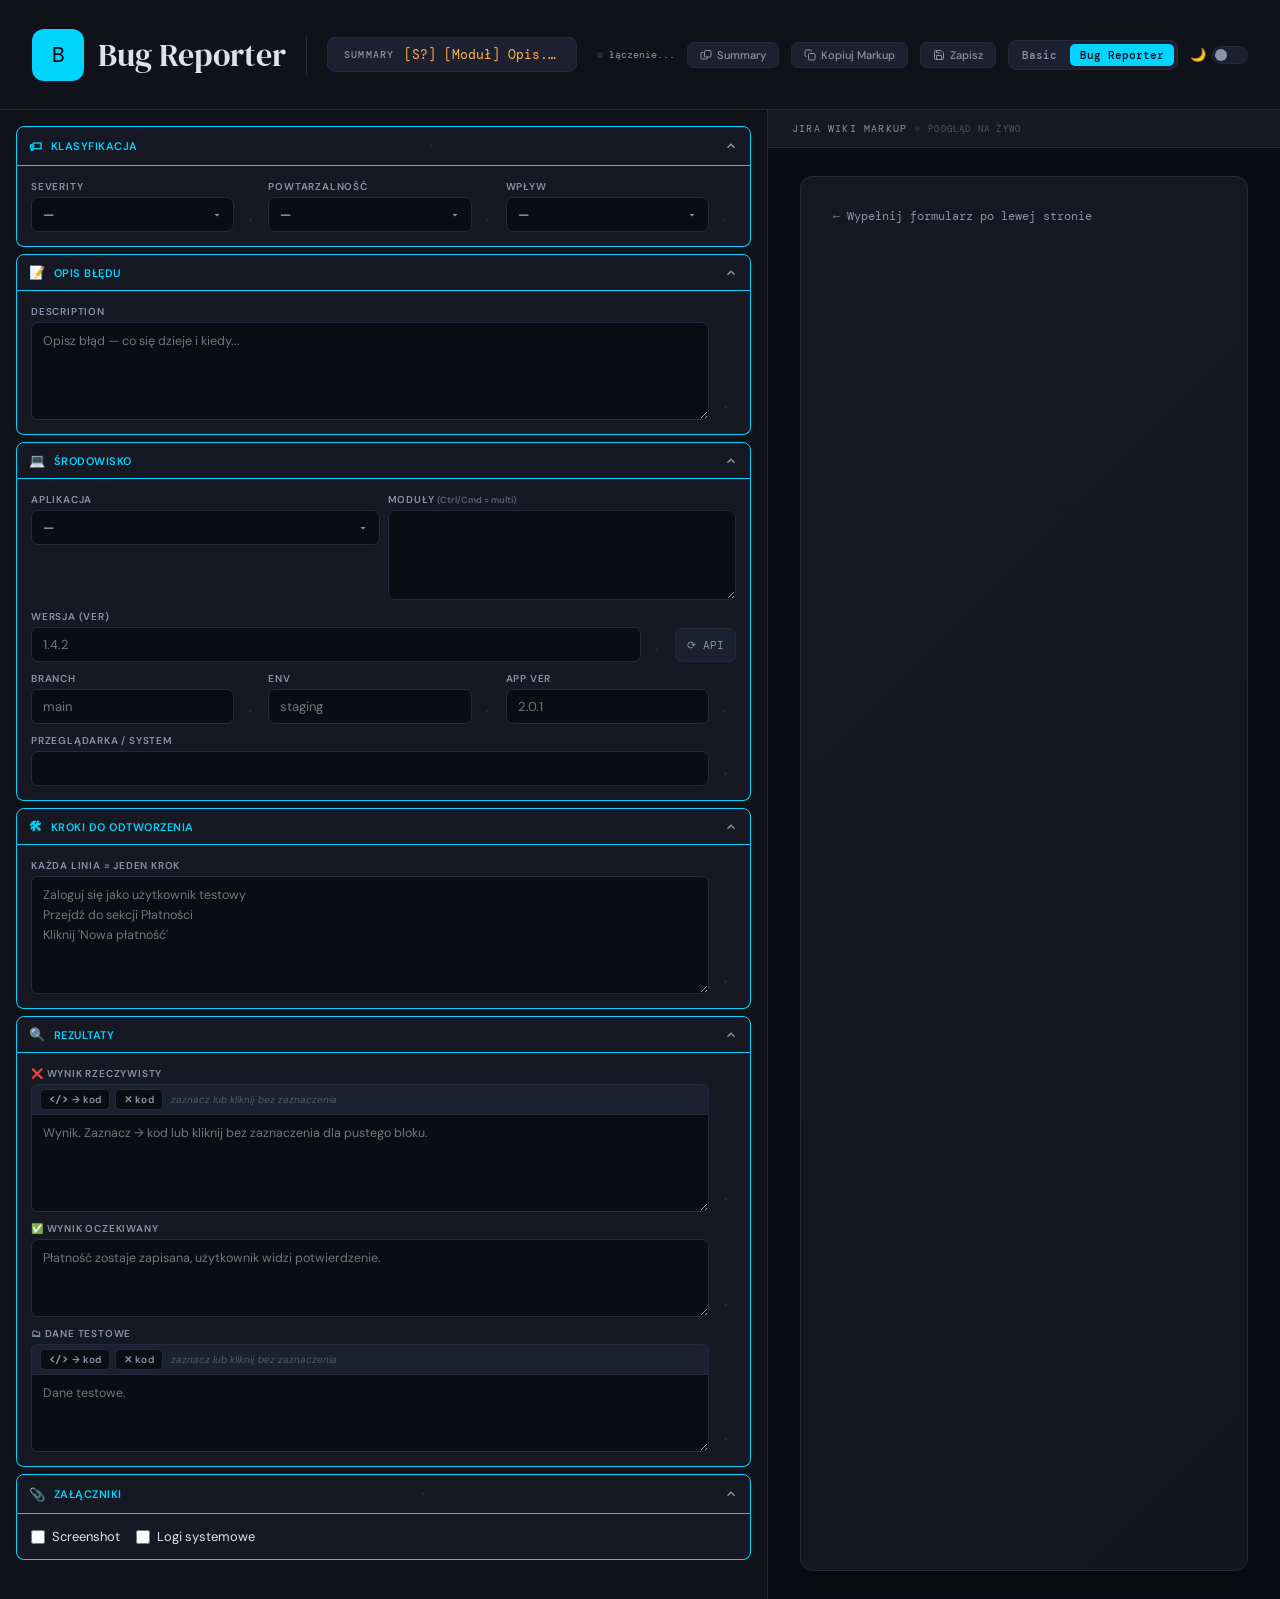
==== commit f90b2361: "v5.1" ====
--- a/index.html
+++ b/index.html
@@ -5,7 +5,7 @@
 <meta name="viewport" content="width=device-width,initial-scale=1.0"/>
 <title>Bug Reporter — Jira</title>
 <!-- CSS ładowany dynamicznie przez app.js na podstawie config.json -->
-<link id="theme-css" rel="stylesheet" href="v4.css"/>
+<link id="theme-css" rel="stylesheet" href="theme-bugreporter.css"/>
 </head>
 <body>
 
@@ -45,8 +45,8 @@
 
     <!-- styl v3/v4 -->
     <div class="style-switcher">
-      <button class="style-btn" data-style="v3" onclick="switchStyle('v3')" title="Styl industrialny">v3</button>
-      <button class="style-btn active" data-style="v4" onclick="switchStyle('v4')" title="Styl editorial">v4</button>
+      <button class="style-btn" data-style="basic" onclick="switchStyle('basic')" title="Styl industrialny">Basic</button>
+      <button class="style-btn active" data-style="bugreporter" onclick="switchStyle('bugreporter')" title="Styl editorial">Bug Reporter</button>
     </div>
 
     <!-- dark/light toggle -->
--- a/theme-bugreporter.css
+++ b/theme-bugreporter.css
@@ -0,0 +1,289 @@
+@import url('https://fonts.googleapis.com/css2?family=DM+Mono:ital,wght@0,400;0,500;1,400&family=DM+Sans:wght@300;400;500;600&family=DM+Serif+Display&display=swap');
+
+/* ════════════════════════════════════════════════════
+   TOKENS
+   ════════════════════════════════════════════════════ */
+[data-theme="dark"] {
+  --bg:          #0b0d14;
+  --sidebar-bg:  #10121a;
+  --card:        #161923;
+  --card2:       #1c2030;
+  --border:      #252a3a;
+  --text:        #dde2f0;
+  --text2:       #8892a8;
+  --accent:      #00d4ff;
+  --accent-dim:  rgba(0,212,255,.1);
+  --accent-glow: rgba(0,212,255,.22);
+  --warn:        #ff6b6b;
+  --warn-dim:    rgba(255,107,107,.1);
+  --amber:       #ffb347;
+  --amber-dim:   rgba(255,179,71,.1);
+  --green:       #4ade80;
+  --green-dim:   rgba(74,222,128,.1);
+  --shadow:      0 4px 20px rgba(0,0,0,.5);
+  --shadow-lg:   0 12px 40px rgba(0,0,0,.6);
+  --select-arrow: url("data:image/svg+xml,%3Csvg xmlns='http://www.w3.org/2000/svg' width='12' height='12' viewBox='0 0 24 24'%3E%3Cpath fill='%238892a8' d='M7 10l5 5 5-5z'/%3E%3C/svg%3E");
+}
+[data-theme="light"] {
+  --bg:          #f0f2f7;
+  --sidebar-bg:  #e8ebf3;
+  --card:        #ffffff;
+  --card2:       #f4f6fb;
+  --border:      #d8dceb;
+  --text:        #1a1e2e;
+  --text2:       #647089;
+  --accent:      #0099bb;
+  --accent-dim:  rgba(0,153,187,.1);
+  --accent-glow: rgba(0,153,187,.2);
+  --warn:        #d63b3b;
+  --warn-dim:    rgba(214,59,59,.1);
+  --amber:       #c87800;
+  --amber-dim:   rgba(200,120,0,.1);
+  --green:       #1a7a3c;
+  --green-dim:   rgba(26,122,60,.1);
+  --shadow:      0 4px 16px rgba(0,0,0,.1);
+  --shadow-lg:   0 12px 32px rgba(0,0,0,.12);
+  --select-arrow: url("data:image/svg+xml,%3Csvg xmlns='http://www.w3.org/2000/svg' width='12' height='12' viewBox='0 0 24 24'%3E%3Cpath fill='%23647089' d='M7 10l5 5 5-5z'/%3E%3C/svg%3E");
+}
+
+/* ════════════════════════════════════════════════════
+   BASE
+   ════════════════════════════════════════════════════ */
+*, *::before, *::after { box-sizing: border-box; margin: 0; padding: 0; }
+
+body {
+  font-family: 'DM Sans', sans-serif;
+  background: var(--bg);
+  color: var(--text);
+  min-height: 100vh;
+  display: flex; flex-direction: column;
+  transition: background .25s, color .25s;
+}
+
+/* ════════════════════════════════════════════════════
+   TOPBAR
+   ════════════════════════════════════════════════════ */
+.topbar {
+  height: 110px; background: var(--sidebar-bg);
+  border-bottom: 1px solid var(--border);
+  display: flex; align-items: center; padding: 0 32px; gap: 20px;
+  position: sticky; top: 0; z-index: 200;
+}
+.topbar-brand { display: flex; align-items: center; gap: 14px; font-family: 'DM Serif Display', serif; font-size: 32px; color: var(--text); }
+.brand-chip { width: 52px; height: 52px; background: var(--accent); border-radius: 12px; display: grid; place-items: center; font-family: 'DM Mono', monospace; font-size: 22px; color: var(--bg); }
+.topbar-divider { width: 1px; height: 40px; background: var(--border); }
+
+.summary-pill {
+  flex: 1; max-width: 600px;
+  background: var(--card2); border: 1px solid var(--border); border-radius: 8px;
+  padding: 8px 16px; display: flex; align-items: center; gap: 10px; min-width: 0;
+}
+.summary-pill-label { font-family: 'DM Mono', monospace; font-size: 10px; font-weight: 500; letter-spacing: 1.2px; text-transform: uppercase; color: var(--text2); white-space: nowrap; }
+.summary-pill-value { font-family: 'DM Mono', monospace; font-size: 13px; color: var(--amber); white-space: nowrap; overflow: hidden; text-overflow: ellipsis; }
+
+.topbar-right { margin-left: auto; display: flex; align-items: center; gap: 12px; }
+
+/* proxy badge */
+.proxy-badge { display: flex; align-items: center; gap: 6px; font-family: 'DM Mono', monospace; font-size: 10px; color: var(--text2); }
+.dot { width: 6px; height: 6px; border-radius: 50%; background: var(--border); transition: .3s; }
+.dot.online { background: var(--green); box-shadow: 0 0 6px var(--green); }
+.dot.error  { background: var(--warn); }
+
+/* theme switch */
+.theme-sw { display: flex; align-items: center; gap: 6px; cursor: pointer; }
+.theme-sw-track { width: 36px; height: 18px; background: var(--card2); border: 1px solid var(--border); border-radius: 9px; position: relative; transition: .2s; }
+.theme-sw-thumb { position: absolute; top: 2px; left: 2px; width: 12px; height: 12px; border-radius: 50%; background: var(--text2); transition: .2s; }
+[data-theme="light"] .theme-sw-track { background: var(--accent); border-color: var(--accent); }
+[data-theme="light"] .theme-sw-thumb { background: #fff; transform: translateX(18px); }
+.theme-sw-icon { font-size: 13px; }
+
+/* topbar action buttons */
+.tb-action {
+  display: flex; align-items: center; gap: 5px;
+  background: var(--card2); border: 1px solid var(--border); border-radius: 7px;
+  padding: 5px 12px; font-family: 'DM Sans', sans-serif; font-size: 11px; font-weight: 500;
+  color: var(--text2); cursor: pointer; transition: all .15s; white-space: nowrap;
+}
+.tb-action svg { width: 12px; height: 12px; }
+.tb-action:hover      { border-color: var(--accent); color: var(--accent); background: var(--accent-dim); }
+.tb-action.summary-act:hover { border-color: var(--amber); color: var(--amber); background: var(--amber-dim); }
+.tb-action.save-act:hover    { border-color: var(--green); color: var(--green); background: var(--green-dim); }
+.tb-action.copied { background: var(--green-dim); border-color: var(--green); color: var(--green); }
+.tb-action.saving { opacity: .5; pointer-events: none; }
+
+/* ════════════════════════════════════════════════════
+   WORKSPACE
+   ════════════════════════════════════════════════════ */
+.workspace { flex: 1; display: grid; grid-template-columns: 3fr 2fr; height: calc(100vh - 110px); }
+
+/* ════════════════════════════════════════════════════
+   SIDEBAR
+   ════════════════════════════════════════════════════ */
+.sidebar { background: var(--sidebar-bg); border-right: 1px solid var(--border); overflow-y: auto; padding: 16px 16px 32px; }
+
+/* accordion */
+.acc { margin-bottom: 7px; }
+.acc-head {
+  display: flex; align-items: center; gap: 8px;
+  padding: 9px 12px; background: var(--card); border: 1px solid var(--border);
+  border-radius: 8px; cursor: pointer;
+  font-size: 11px; font-weight: 600; letter-spacing: .5px; text-transform: uppercase; color: var(--text2);
+  transition: all .15s; user-select: none;
+}
+.acc-head:hover { border-color: var(--accent); color: var(--accent); }
+.acc-head .acc-icon { font-size: 13px; }
+.acc-head .acc-chevron { margin-left: auto; width: 14px; height: 14px; color: var(--text2); transition: transform .2s; flex-shrink: 0; }
+.acc.open .acc-head { border-color: var(--accent); color: var(--accent); border-bottom-left-radius: 0; border-bottom-right-radius: 0; }
+.acc.open .acc-chevron { transform: rotate(180deg); }
+.acc-body {
+  background: var(--card); border: 1px solid var(--accent); border-top: none;
+  border-bottom-left-radius: 8px; border-bottom-right-radius: 8px;
+  padding: 14px; display: none; flex-direction: column; gap: 10px;
+}
+.acc.open .acc-body { display: flex; }
+
+/* force toggle on accordion header */
+.acc-force-btn {
+  margin-left: auto;
+  width: 20px; height: 20px;
+  background: none; border: 1px solid transparent; border-radius: 4px;
+  font-family: 'DM Mono', monospace; font-size: 14px; font-weight: 500;
+  color: var(--border); cursor: pointer;
+  display: flex; align-items: center; justify-content: center;
+  transition: color .15s, border-color .15s, background .15s;
+  flex-shrink: 0; line-height: 1;
+}
+.acc-force-btn[data-state="included"] { color: var(--green); border-color: rgba(74,222,128,.35); background: var(--green-dim); }
+.acc-force-btn[data-state="excluded"] { color: var(--warn);  border-color: rgba(255,107,107,.3); background: var(--warn-dim); }
+.acc-force-btn[data-state="forced"]   { color: var(--amber); border-color: rgba(255,179,71,.35); background: var(--amber-dim); }
+.acc-force-btn[data-state="empty"]    { color: var(--border); border-color: transparent; }
+.acc-force-btn:hover { color: var(--amber); border-color: rgba(255,179,71,.35); background: var(--amber-dim); }
+
+/* form fields */
+.field { display: flex; flex-direction: column; gap: 4px; }
+.field-label { font-size: 10px; font-weight: 600; letter-spacing: .8px; text-transform: uppercase; color: var(--text2); }
+
+/* field row with force toggle */
+.field-row { display: flex; align-items: flex-end; gap: 5px; }
+.field-row > .field, .field-row > .rich-wrap { flex: 1; min-width: 0; }
+
+.force-btn {
+  flex-shrink: 0; width: 22px; height: 22px;
+  background: none; border: 1px solid transparent; border-radius: 4px;
+  font-family: 'DM Mono', monospace; font-size: 15px; font-weight: 500;
+  cursor: pointer;
+  display: flex; align-items: center; justify-content: center;
+  transition: color .15s, border-color .15s, background .15s;
+  margin-bottom: 1px; line-height: 1;
+}
+.force-btn[data-state="included"] { color: var(--green); border-color: rgba(74,222,128,.35); background: var(--green-dim); }
+.force-btn[data-state="included"]:hover { color: var(--warn); border-color: rgba(255,107,107,.3); background: var(--warn-dim); }
+.force-btn[data-state="excluded"] { color: var(--warn); border-color: rgba(255,107,107,.3); background: var(--warn-dim); }
+.force-btn[data-state="excluded"]:hover { color: var(--green); border-color: rgba(74,222,128,.35); background: var(--green-dim); }
+.force-btn[data-state="forced"]   { color: var(--amber); border-color: rgba(255,179,71,.35); background: var(--amber-dim); }
+.force-btn[data-state="forced"]:hover { color: var(--text2); border-color: transparent; background: none; }
+.force-btn[data-state="empty"]    { color: var(--border); border-color: transparent; background: none; }
+.force-btn[data-state="empty"]:hover  { color: var(--amber); border-color: rgba(255,179,71,.35); background: var(--amber-dim); }
+
+input[type=text], select, textarea {
+  background: var(--bg); border: 1px solid var(--border); border-radius: 7px;
+  color: var(--text); font-family: 'DM Sans', sans-serif; font-size: 13px;
+  padding: 8px 11px; width: 100%;
+  outline: none; resize: vertical;
+  transition: border-color .15s, box-shadow .15s, opacity .2s;
+}
+input[type=text]:focus, select:focus, textarea:focus {
+  border-color: var(--accent); box-shadow: 0 0 0 3px var(--accent-glow);
+}
+textarea { min-height: 72px; line-height: 1.6; font-size: 12.5px; }
+select { cursor: pointer; appearance: none; background-image: var(--select-arrow); background-repeat: no-repeat; background-position: right 10px center; padding-right: 28px; }
+select[multiple] {
+  padding-right: 11px !important;
+  background-image: none !important;
+  resize: vertical;
+}
+select[multiple] option {
+  padding: 5px 8px;
+  border-radius: 4px;
+  margin: 1px 0;
+}
+select[multiple] option:checked {
+  background: var(--accent-dim);
+  color: var(--accent);
+}
+
+/* dim empty unfilled fields */
+input[data-empty="true"], select[data-empty="true"], textarea[data-empty="true"] { opacity: .45; }
+
+.g2 { display: grid; grid-template-columns: 1fr 1fr; gap: 8px; }
+.g3 { display: grid; grid-template-columns: 1fr 1fr 1fr; gap: 7px; }
+
+.api-row { display: flex; gap: 7px; align-items: flex-end; }
+.api-row .field { flex: 1; }
+.btn-api { height: 34px; padding: 0 11px; background: var(--card2); border: 1px solid var(--border); border-radius: 7px; font-family: 'DM Mono', monospace; font-size: 11px; color: var(--text2); cursor: pointer; transition: .15s; white-space: nowrap; flex-shrink: 0; }
+.btn-api:hover { border-color: var(--green); color: var(--green); }
+.btn-api.loading { animation: pulse 1s infinite; }
+@keyframes pulse { 0%,100%{opacity:1}50%{opacity:.35} }
+
+.api-fb { font-family: 'DM Mono', monospace; font-size: 11px; padding: 6px 10px; border-radius: 6px; display: none; }
+.api-fb.ok  { display:block; background: var(--green-dim); color: var(--green); border:1px solid rgba(74,222,128,.25); }
+.api-fb.err { display:block; background: var(--warn-dim);  color: var(--warn);  border:1px solid rgba(255,107,107,.25); }
+
+/* checkboxes */
+.checks { display: flex; gap: 16px; }
+.check-item { display: flex; align-items: center; gap: 7px; font-size: 13px; font-weight: 400; color: var(--text); cursor: pointer; }
+.check-item input { width: 14px; height: 14px; accent-color: var(--accent); cursor: pointer; }
+
+/* rich toolbar */
+.rich-wrap { display: flex; flex-direction: column; gap: 0; }
+.rich-lbl { font-size: 10px; font-weight: 600; letter-spacing: .8px; text-transform: uppercase; color: var(--text2); margin-bottom: 4px; }
+.rich-bar { display: flex; align-items: center; gap: 5px; background: var(--card2); border: 1px solid var(--border); border-bottom: none; border-radius: 7px 7px 0 0; padding: 4px 8px; }
+.rich-bar + textarea { border-radius: 0 0 7px 7px !important; }
+.rtb { display: flex; align-items: center; gap: 4px; background: var(--bg); border: 1px solid var(--border); border-radius: 5px; color: var(--text2); font-family: 'DM Sans', sans-serif; font-size: 10px; font-weight: 600; padding: 3px 8px; cursor: pointer; transition: .15s; white-space: nowrap; letter-spacing: .3px; }
+.rtb:hover     { border-color: var(--amber); color: var(--amber); background: var(--amber-dim); }
+.rtb-rm:hover  { border-color: var(--warn);  color: var(--warn);  background: var(--warn-dim); }
+.rtb-mono { font-family: 'DM Mono', monospace; font-size: 10px; }
+.rtb-hint { font-size: 10px; color: var(--text2); opacity: .5; font-style: italic; margin-left: 3px; transition: .2s; }
+.rtb-hint.sel { opacity: 1; color: var(--amber); font-style: normal; }
+
+/* ════════════════════════════════════════════════════
+   PREVIEW PANE
+   ════════════════════════════════════════════════════ */
+.preview-pane { display: flex; flex-direction: column; background: var(--bg); overflow: hidden; }
+
+.preview-toolbar { padding: 12px 24px; border-bottom: 1px solid var(--border); display: flex; align-items: center; gap: 8px; background: var(--card); }
+.preview-label { font-family: 'DM Mono', monospace; font-size: 10px; letter-spacing: 1.2px; text-transform: uppercase; color: var(--text2); }
+.preview-dot { width: 5px; height: 5px; border-radius: 50%; background: var(--border); }
+
+#save-info {
+  padding: 8px 24px; background: var(--green-dim); border-bottom: 1px solid rgba(74,222,128,.2);
+  font-family: 'DM Mono', monospace; font-size: 11px; color: var(--green);
+  display: flex; align-items: center; gap: 8px;
+}
+#save-info .sp { color: var(--text2); word-break: break-all; }
+#save-info .sc { margin-left: auto; cursor: pointer; background: none; border: none; color: var(--text2); font-size: 13px; padding: 0; }
+#save-info .sc:hover { color: var(--text); }
+
+.preview-scroll { flex: 1; overflow-y: auto; padding: 28px 32px; display: flex; justify-content: center; }
+.preview-paper { width: 100%; max-width: 680px; background: var(--card); border: 1px solid var(--border); border-radius: 12px; padding: 28px 32px; box-shadow: var(--shadow); min-height: 400px; }
+[data-theme="dark"] .preview-paper { background: linear-gradient(135deg, #161923 0%, #13161f 100%); }
+
+#preview-output { font-family: 'DM Mono', monospace; font-size: 12px; line-height: 1.9; color: var(--text2); white-space: pre-wrap; word-break: break-word; margin: 0; }
+
+/* ── TOAST ── */
+.toast {
+  position: fixed; bottom: 22px; right: 22px;
+  background: var(--card); border: 1px solid var(--border); border-radius: 10px;
+  padding: 10px 18px; font-size: 13px; font-weight: 500;
+  display: flex; align-items: center; gap: 9px; box-shadow: var(--shadow-lg);
+  transform: translateY(60px) scale(.95); opacity: 0;
+  transition: all .28s cubic-bezier(.175,.885,.32,1.275);
+  z-index: 999; pointer-events: none;
+}
+.toast.show { transform: translateY(0) scale(1); opacity: 1; }
+.toast.success { border-color: var(--green); }
+.toast.error   { border-color: var(--warn); }
+
+::-webkit-scrollbar { width: 5px; }
+::-webkit-scrollbar-track { background: transparent; }
+::-webkit-scrollbar-thumb { background: var(--border); border-radius: 3px; }
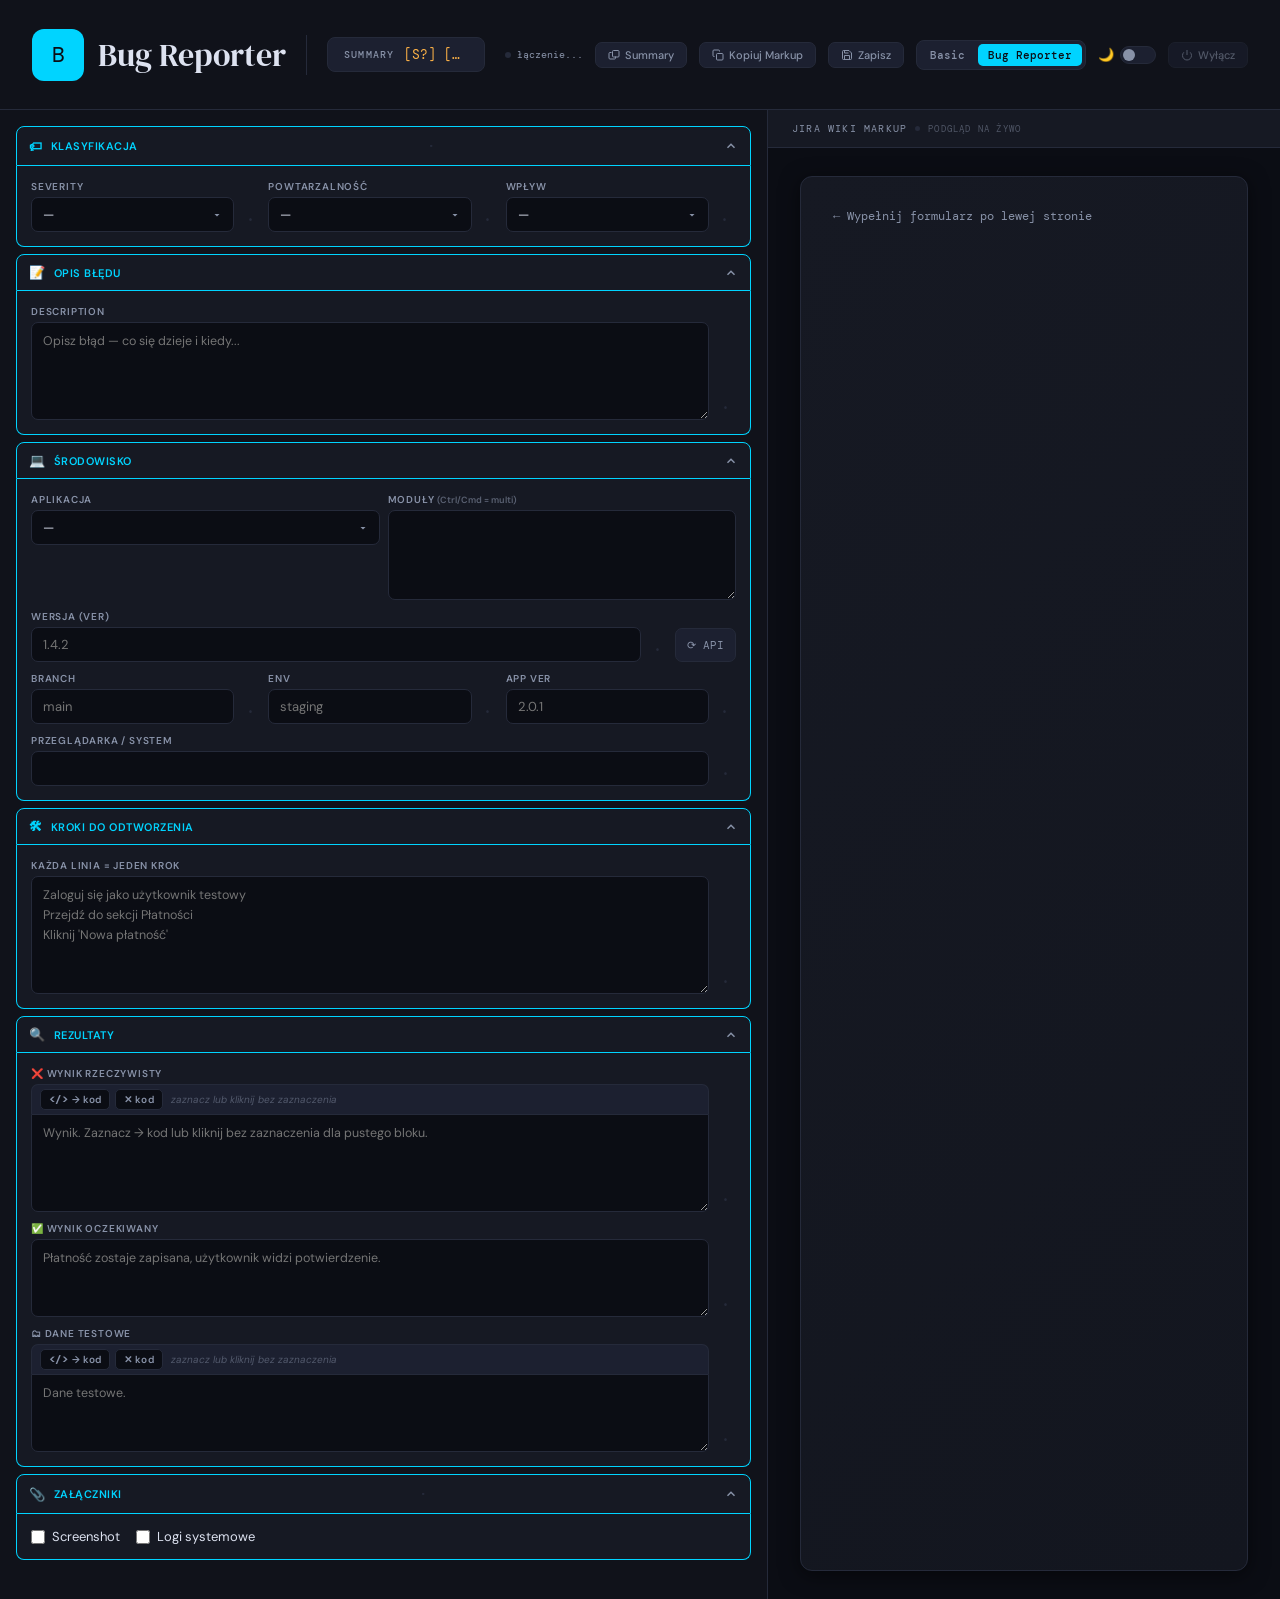
==== commit 512b2ac0: "v5.2 - pełen serwer" ====
--- a/index.html
+++ b/index.html
@@ -54,10 +54,16 @@
       <span class="theme-sw-icon" id="theme-icon">🌙</span>
       <div class="theme-sw-track"><div class="theme-sw-thumb"></div></div>
     </div>
-  </div>
-</div>
-
-<!-- ══ WORKSPACE ══ -->
+
+    <!-- shutdown -->
+    <button class="tb-action shutdown-btn" onclick="shutdownServer()" title="Wyłącz serwer">
+      <svg viewBox="0 0 24 24" fill="none" stroke="currentColor" stroke-width="2">
+        <path d="M18.36 6.64A9 9 0 1 1 5.64 6.64"/><line x1="12" y1="2" x2="12" y2="12"/>
+      </svg>
+      Wyłącz
+    </button>
+  </div><!-- /topbar-right -->
+</div><!-- /topbar -->
 <div class="workspace">
 
   <!-- ══ SIDEBAR ══ -->
@@ -258,8 +264,18 @@
   transition: all .15s;
 }
 .style-btn:hover { color: var(--text); background: var(--border); }
-.style-btn.active {
-  background: var(--accent); color: var(--bg);
+.style-btn.active { background: var(--accent); color: var(--bg); }
+
+/* shutdown button */
+.shutdown-btn {
+  opacity: .55;
+  transition: opacity .15s, border-color .15s, color .15s !important;
+}
+.shutdown-btn:hover {
+  opacity: 1;
+  border-color: var(--warn) !important;
+  color: var(--warn) !important;
+  background: var(--warn-dim) !important;
 }
 </style>
 
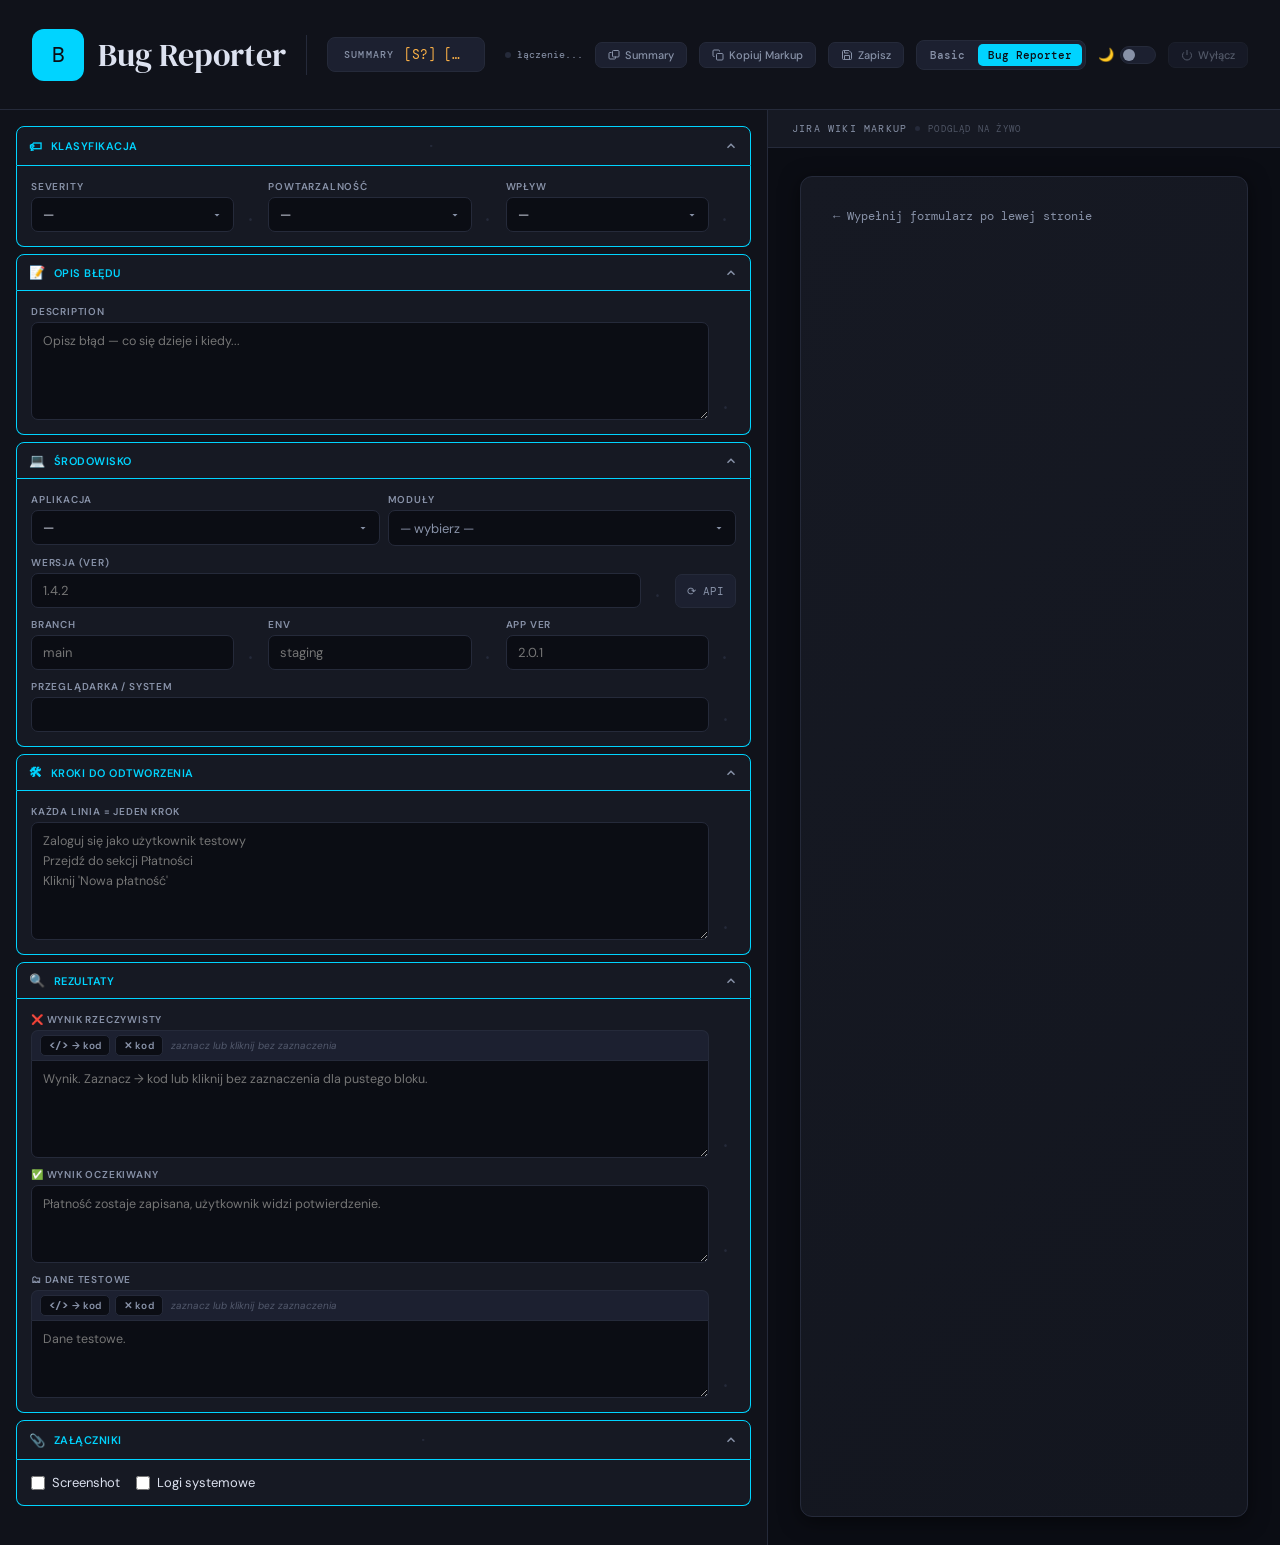
==== commit 733a85d0: "v5.4 poprawa css basic style, ssl verification, zmiana logiki wyboru modułów" ====
--- a/index.html
+++ b/index.html
@@ -122,8 +122,13 @@
         <div class="g2">
           <div class="field"><div class="field-label">Aplikacja</div><select id="app-select" onchange="onAppChange()"><option value="">—</option></select></div>
           <div class="field">
-            <div class="field-label">Moduły <span style="font-size:9px;opacity:.6;text-transform:none;letter-spacing:0">(Ctrl/Cmd = multi)</span></div>
-            <select id="module-select" multiple onchange="update()" style="min-height:72px"></select>
+            <div class="field-label">Moduły</div>
+            <div class="ms-wrap" id="ms-modules">
+              <div class="ms-trigger" id="ms-trigger" tabindex="0" onclick="msToggle()" onkeydown="msKeydown(event)">
+                <span class="ms-placeholder">— wybierz —</span>
+              </div>
+              <div class="ms-dropdown" id="ms-dropdown"></div>
+            </div>
           </div>
         </div>
         <div class="api-row">
--- a/theme-bugreporter.css
+++ b/theme-bugreporter.css
@@ -197,23 +197,34 @@
 }
 textarea { min-height: 72px; line-height: 1.6; font-size: 12.5px; }
 select { cursor: pointer; appearance: none; background-image: var(--select-arrow); background-repeat: no-repeat; background-position: right 10px center; padding-right: 28px; }
-select[multiple] {
-  padding-right: 11px !important;
-  background-image: none !important;
-  resize: vertical;
-}
-select[multiple] option {
-  padding: 5px 8px;
-  border-radius: 4px;
-  margin: 1px 0;
-}
-select[multiple] option:checked {
-  background: var(--accent-dim);
-  color: var(--accent);
-}
+select option { background: var(--card2); }
+
+/* multiselect dropdown */
+.ms-wrap { position: relative; }
+.ms-trigger {
+  background: var(--bg); border: 1px solid var(--border); border-radius: 7px;
+  color: var(--text); font-family: 'DM Sans', sans-serif; font-size: 13px;
+  padding: 6px 30px 6px 11px; width: 100%; cursor: pointer;
+  display: flex; align-items: center; gap: 5px; flex-wrap: wrap; min-height: 36px;
+  transition: border-color .15s, box-shadow .15s;
+  background-image: var(--select-arrow); background-repeat: no-repeat; background-position: right 10px center;
+}
+.ms-trigger:focus, .ms-wrap.open .ms-trigger { border-color: var(--accent); box-shadow: 0 0 0 3px var(--accent-glow); outline: none; }
+.ms-tag { display: inline-flex; align-items: center; gap: 4px; background: var(--accent-dim); border: 1px solid rgba(0,212,255,.25); color: var(--accent); border-radius: 5px; padding: 2px 8px; font-size: 11px; font-weight: 500; white-space: nowrap; }
+.ms-tag .ms-remove { cursor: pointer; font-size: 13px; line-height: 1; opacity: .7; }
+.ms-tag .ms-remove:hover { opacity: 1; }
+.ms-placeholder { color: var(--text2); font-size: 13px; }
+.ms-dropdown { position: absolute; top: calc(100% + 3px); left: 0; right: 0; z-index: 100; background: var(--card); border: 1px solid var(--accent); border-radius: 8px; box-shadow: var(--shadow-lg); max-height: 200px; overflow-y: auto; display: none; }
+.ms-wrap.open .ms-dropdown { display: block; }
+.ms-option { padding: 8px 12px; font-family: 'DM Sans', sans-serif; font-size: 13px; color: var(--text); cursor: pointer; transition: background .1s; display: flex; align-items: center; gap: 8px; }
+.ms-option:hover { background: var(--card2); }
+.ms-option.selected { color: var(--accent); }
+.ms-option.selected::before { content: '✓'; font-family: 'DM Mono', monospace; font-size: 11px; }
+.ms-option:not(.selected)::before { content: ''; display: inline-block; width: 14px; }
 
 /* dim empty unfilled fields */
 input[data-empty="true"], select[data-empty="true"], textarea[data-empty="true"] { opacity: .45; }
+
 
 .g2 { display: grid; grid-template-columns: 1fr 1fr; gap: 8px; }
 .g3 { display: grid; grid-template-columns: 1fr 1fr 1fr; gap: 7px; }
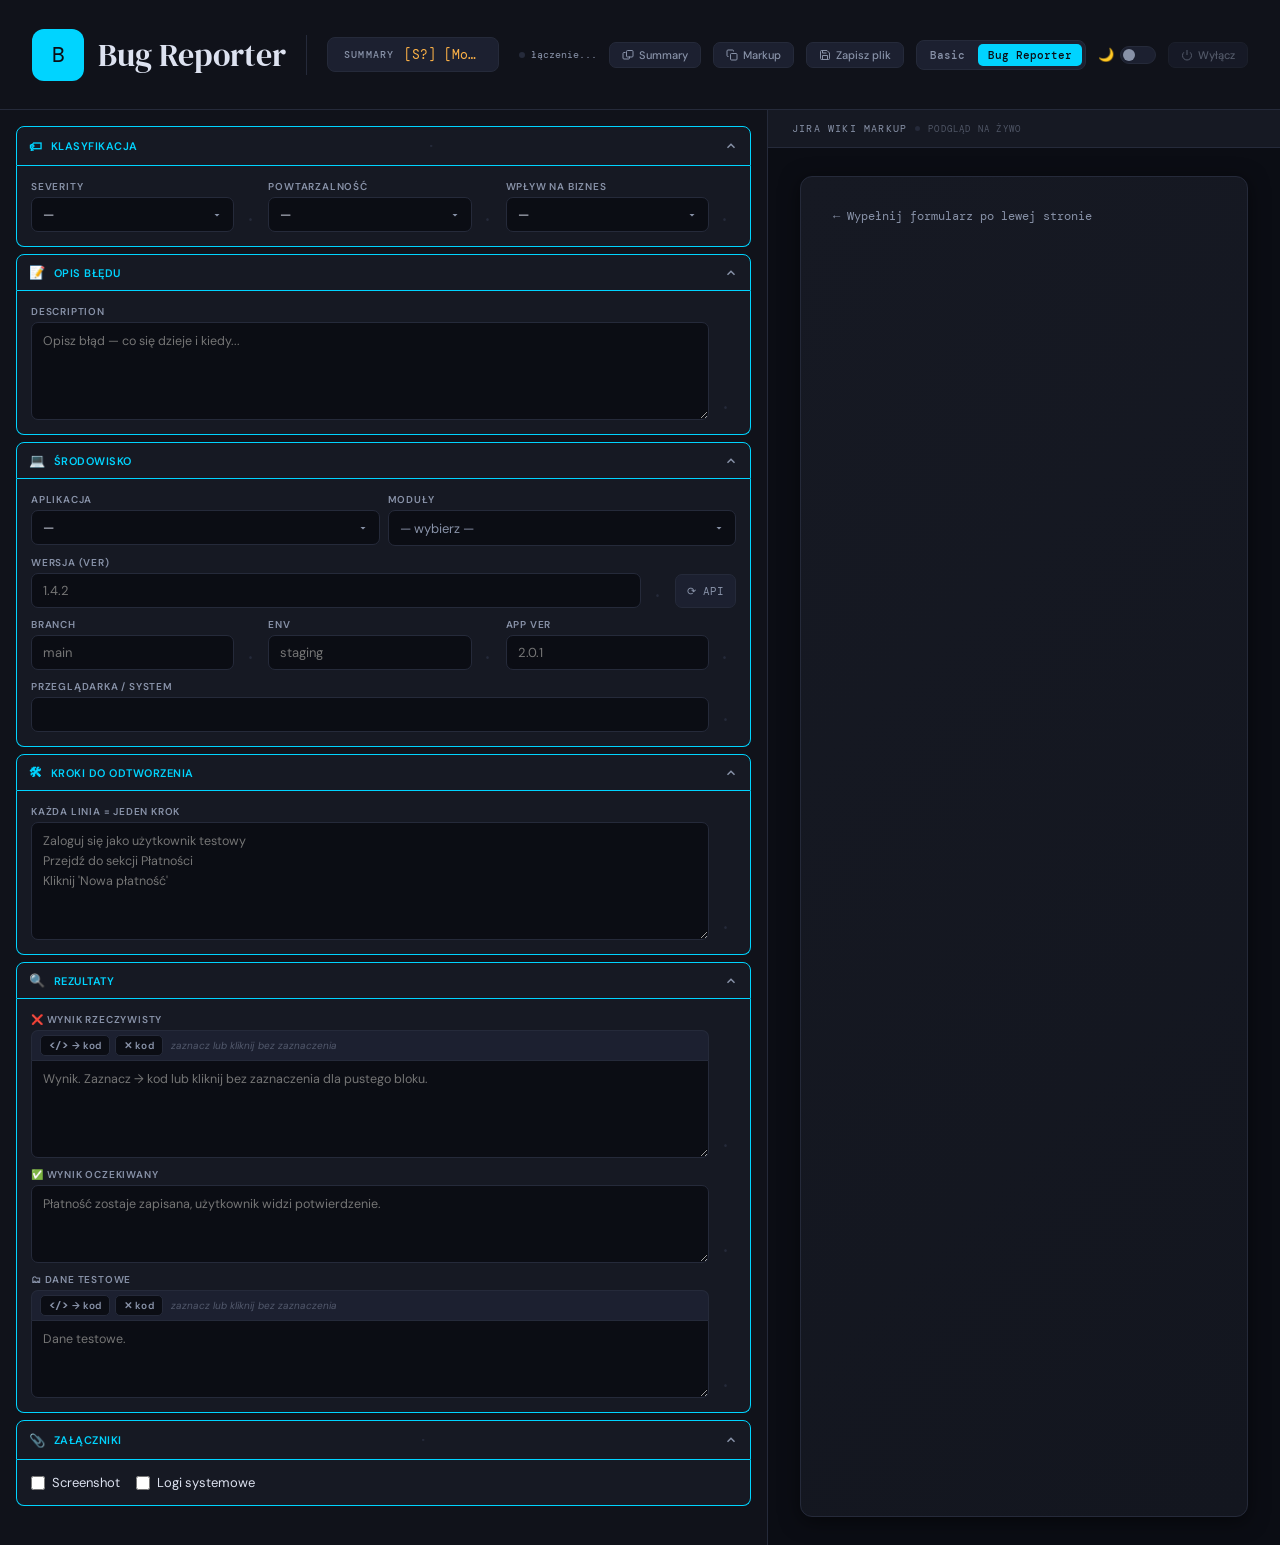
==== commit bd4a26b4: "v5.5 aktualizacja styli, reorganizacja repo, aktualizacja dokumentacji" ====
--- a/index.html
+++ b/index.html
@@ -36,14 +36,12 @@
     </button>
     <button class="tb-action" id="copy-btn" onclick="copyToClipboard()">
       <svg viewBox="0 0 24 24" fill="none" stroke="currentColor" stroke-width="2"><rect x="9" y="9" width="13" height="13" rx="2"/><path d="M5 15H4a2 2 0 0 1-2-2V4a2 2 0 0 1 2-2h9a2 2 0 0 1 2 2v1"/></svg>
-      Kopiuj Markup
+      Markup
     </button>
     <button class="tb-action save-act" id="save-btn" onclick="saveToFile()">
       <svg viewBox="0 0 24 24" fill="none" stroke="currentColor" stroke-width="2"><path d="M19 21H5a2 2 0 0 1-2-2V5a2 2 0 0 1 2-2h11l5 5v11a2 2 0 0 1-2 2z"/><polyline points="17 21 17 13 7 13 7 21"/><polyline points="7 3 7 8 15 8"/></svg>
-      Zapisz
-    </button>
-
-    <!-- styl v3/v4 -->
+      Zapisz plik
+    </button>
     <div class="style-switcher">
       <button class="style-btn" data-style="basic" onclick="switchStyle('basic')" title="Styl industrialny">Basic</button>
       <button class="style-btn active" data-style="bugreporter" onclick="switchStyle('bugreporter')" title="Styl editorial">Bug Reporter</button>
@@ -88,7 +86,7 @@
             <button class="force-btn" data-state="empty" data-field-id="repeatability" title="Dołącz mimo braku" onclick="toggleForce('repeatability',this)">·</button>
           </div>
           <div class="field-row">
-            <div class="field"><div class="field-label">Wpływ</div><select id="impact" onchange="update()"><option value="">—</option></select></div>
+            <div class="field"><div class="field-label">Wpływ na biznes</div><select id="impact" onchange="update()"><option value="">—</option></select></div>
             <button class="force-btn" data-state="empty" data-field-id="impact" title="Dołącz mimo braku" onclick="toggleForce('impact',this)">·</button>
           </div>
         </div>
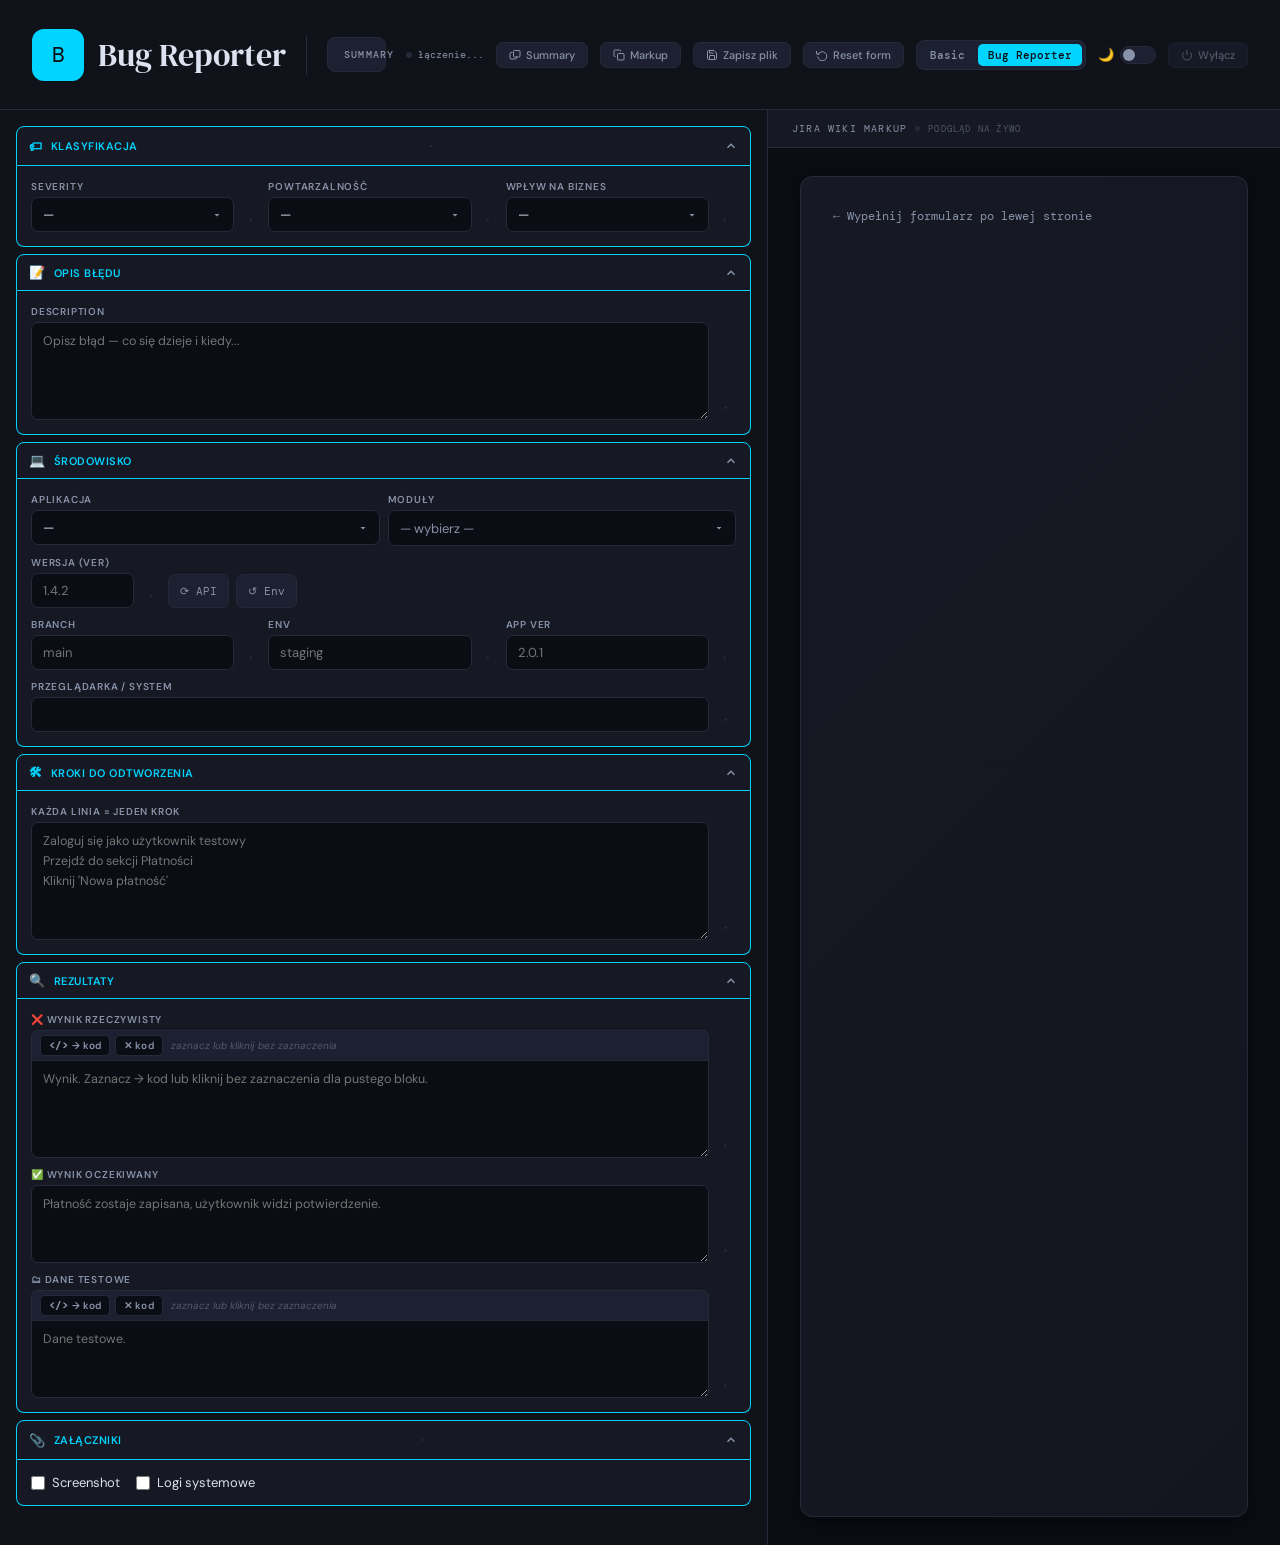
==== commit fa636742: "dodanie przycisków czyszczenia danych" ====
--- a/index.html
+++ b/index.html
@@ -23,7 +23,7 @@
   </div>
 
   <div class="topbar-right">
-    <!-- proxy status -->
+    <!-- app status -->
     <div class="proxy-badge">
       <div class="dot" id="proxy-dot"></div>
       <span id="proxy-label">łączenie...</span>
@@ -41,6 +41,10 @@
     <button class="tb-action save-act" id="save-btn" onclick="saveToFile()">
       <svg viewBox="0 0 24 24" fill="none" stroke="currentColor" stroke-width="2"><path d="M19 21H5a2 2 0 0 1-2-2V5a2 2 0 0 1 2-2h11l5 5v11a2 2 0 0 1-2 2z"/><polyline points="17 21 17 13 7 13 7 21"/><polyline points="7 3 7 8 15 8"/></svg>
       Zapisz plik
+    </button>
+    <button class="tb-action reset-form-btn" onclick="showResetModal('form')" title="Wyczyść cały formularz">
+      <svg viewBox="0 0 24 24" fill="none" stroke="currentColor" stroke-width="2"><polyline points="1 4 1 10 7 10"/><path d="M3.51 15a9 9 0 1 0 .49-3.5"/></svg>
+      Reset form
     </button>
     <div class="style-switcher">
       <button class="style-btn" data-style="basic" onclick="switchStyle('basic')" title="Styl industrialny">Basic</button>
@@ -130,11 +134,12 @@
           </div>
         </div>
         <div class="api-row">
-          <div class="field-row" style="flex:1">
-            <div class="field"><div class="field-label">Wersja (ver)</div><input type="text" id="ver" placeholder="1.4.2" oninput="update()"/></div>
+          <div class="field-row" style="flex:0 0 130px;min-width:0">
+            <div class="field"><div class="field-label">Wersja (ver)</div><input type="text" id="ver" placeholder="1.4.2" oninput="update()" style="width:100%"/></div>
             <button class="force-btn" data-state="empty" data-field-id="ver" title="Dołącz mimo braku" onclick="toggleForce('ver',this)">·</button>
           </div>
           <button class="btn-api" id="fetch-btn" onclick="fetchVersion()">⟳ API</button>
+          <button class="btn-api btn-reset-env" onclick="showResetModal('env')" title="Wyczyść pola środowiska">↺ Env</button>
         </div>
         <div class="g3">
           <div class="field-row">
@@ -280,9 +285,72 @@
   color: var(--warn) !important;
   background: var(--warn-dim) !important;
 }
+/* reset buttons */
+.reset-form-btn:hover {
+  border-color: var(--warn, #e05250) !important;
+  color: var(--warn, #e05250) !important;
+  background: rgba(224,82,80,.1) !important;
+}
+.btn-reset-env:hover {
+  border-color: var(--warn, #e05250) !important;
+  color: var(--warn, #e05250) !important;
+}
+/* modal overlay */
+@keyframes _modal-in {
+  from { transform: scale(.93); opacity: 0; }
+  to   { transform: scale(1);   opacity: 1; }
+}
+#jbf-modal {
+  display: none; position: fixed; inset: 0; z-index: 2000;
+  background: rgba(0,0,0,.6); backdrop-filter: blur(4px);
+  align-items: center; justify-content: center;
+}
+#jbf-modal.open { display: flex; }
+#jbf-modal-box {
+  background: var(--card, #161923);
+  border: 1px solid var(--border, #252a3a);
+  border-radius: 12px; padding: 28px 32px;
+  min-width: 300px; max-width: 400px; width: 90%;
+  box-shadow: 0 24px 64px rgba(0,0,0,.7);
+  animation: _modal-in .2s cubic-bezier(.175,.885,.32,1.275);
+}
+#jbf-modal-title {
+  font-size: 16px; font-weight: 700;
+  color: var(--text, #dde2f0); margin-bottom: 8px;
+}
+#jbf-modal-desc {
+  font-size: 13px; line-height: 1.6;
+  color: var(--text2, #8892a8); margin-bottom: 24px;
+}
+.jbf-modal-actions { display: flex; gap: 10px; justify-content: flex-end; }
+.jbf-btn-cancel {
+  background: var(--card2, #1c2030);
+  border: 1px solid var(--border, #252a3a); border-radius: 7px;
+  color: var(--text2, #8892a8); font-family: inherit;
+  font-size: 12px; font-weight: 600; padding: 8px 18px; cursor: pointer; transition: .15s;
+}
+.jbf-btn-cancel:hover { color: var(--text, #dde2f0); }
+.jbf-btn-confirm {
+  background: #e05250; border: none; border-radius: 7px;
+  color: #fff; font-family: inherit; font-size: 12px; font-weight: 700;
+  padding: 8px 20px; cursor: pointer; transition: opacity .15s;
+}
+.jbf-btn-confirm:hover { opacity: .85; }
 </style>
 
+<!-- ══ MODAL ══ -->
+<div id="jbf-modal" role="dialog" aria-modal="true">
+  <div id="jbf-modal-box">
+    <div id="jbf-modal-title">Wyczyść formularz</div>
+    <div id="jbf-modal-desc">Wszystkie pola zostaną wyczyszczone. Operacji nie można cofnąć.</div>
+    <div class="jbf-modal-actions">
+      <button class="jbf-btn-cancel" onclick="closeResetModal()">Anuluj</button>
+      <button class="jbf-btn-confirm" id="jbf-modal-confirm">Tak, wyczyść wszystko</button>
+    </div>
+  </div>
+</div>
+
+<div class="toast" id="toast"></div>
 <script src="app.js"></script>
-<script>init();</script>
 </body>
 </html>
